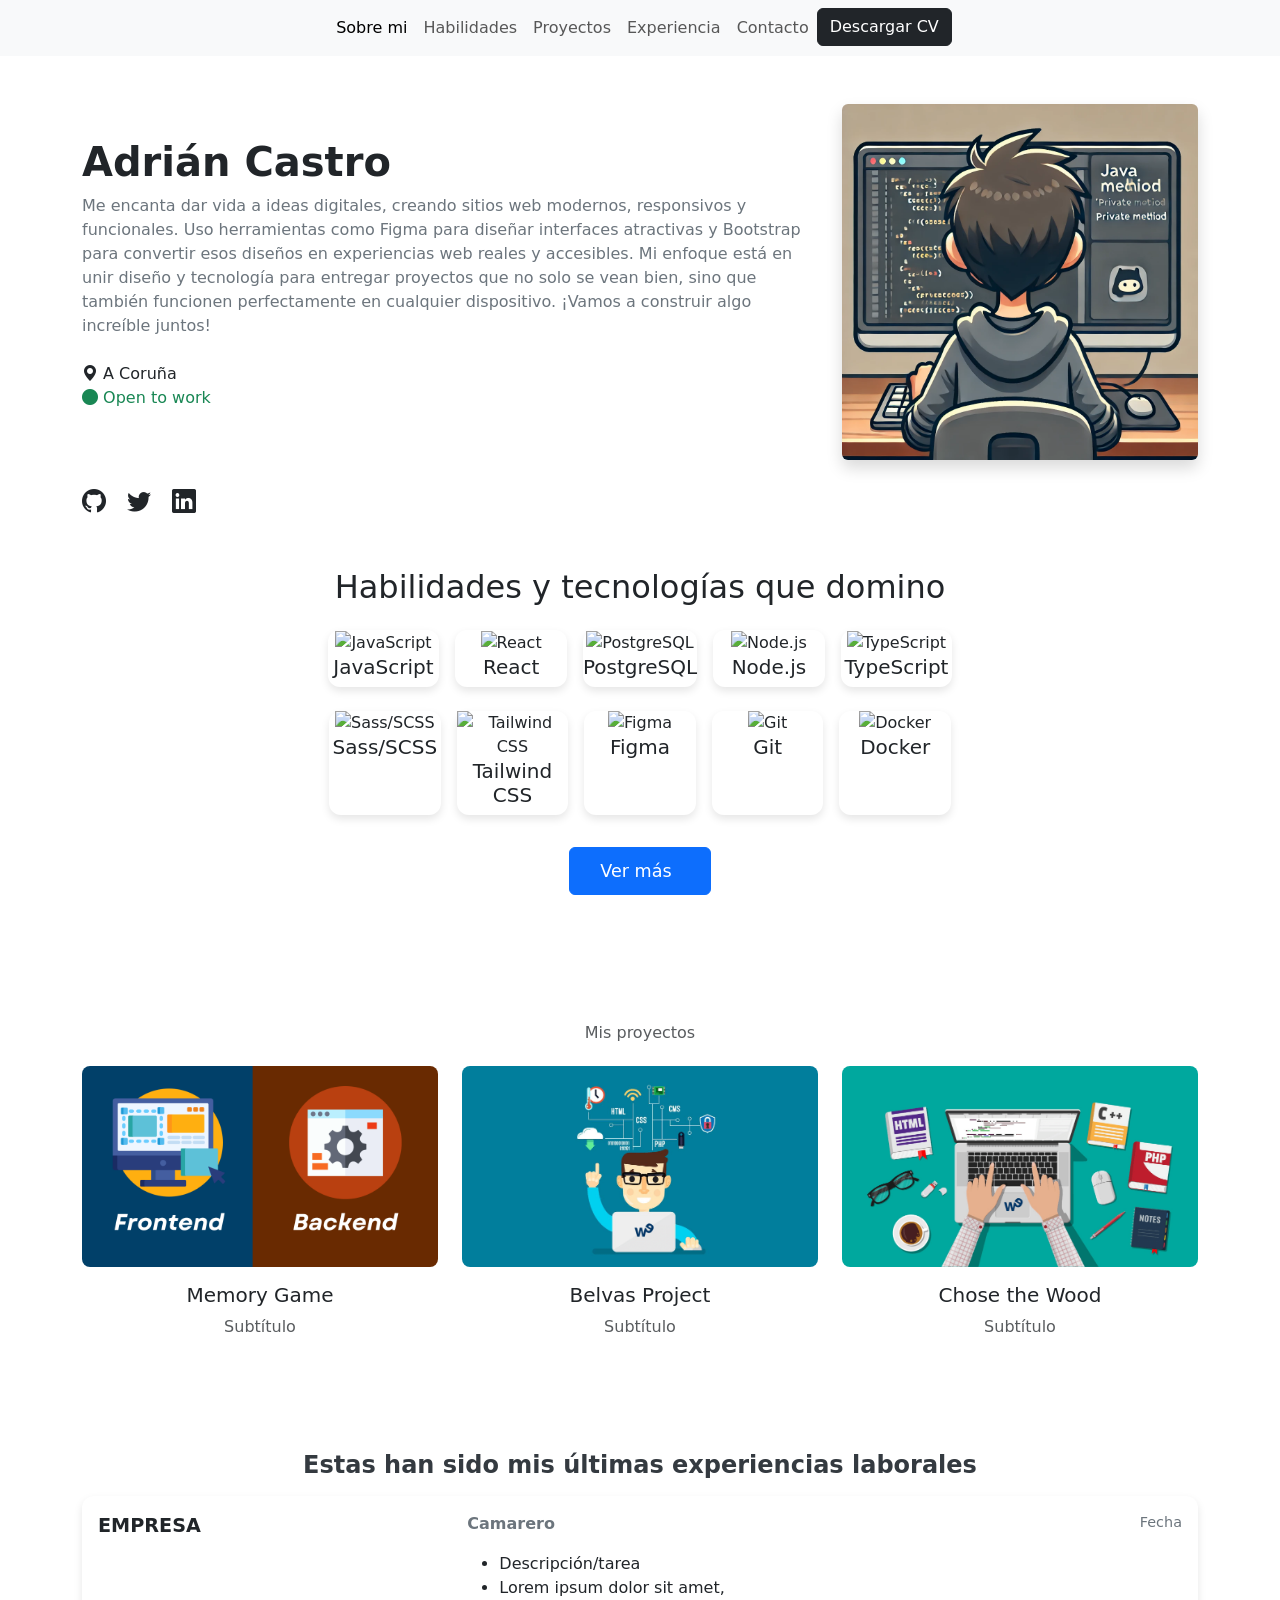
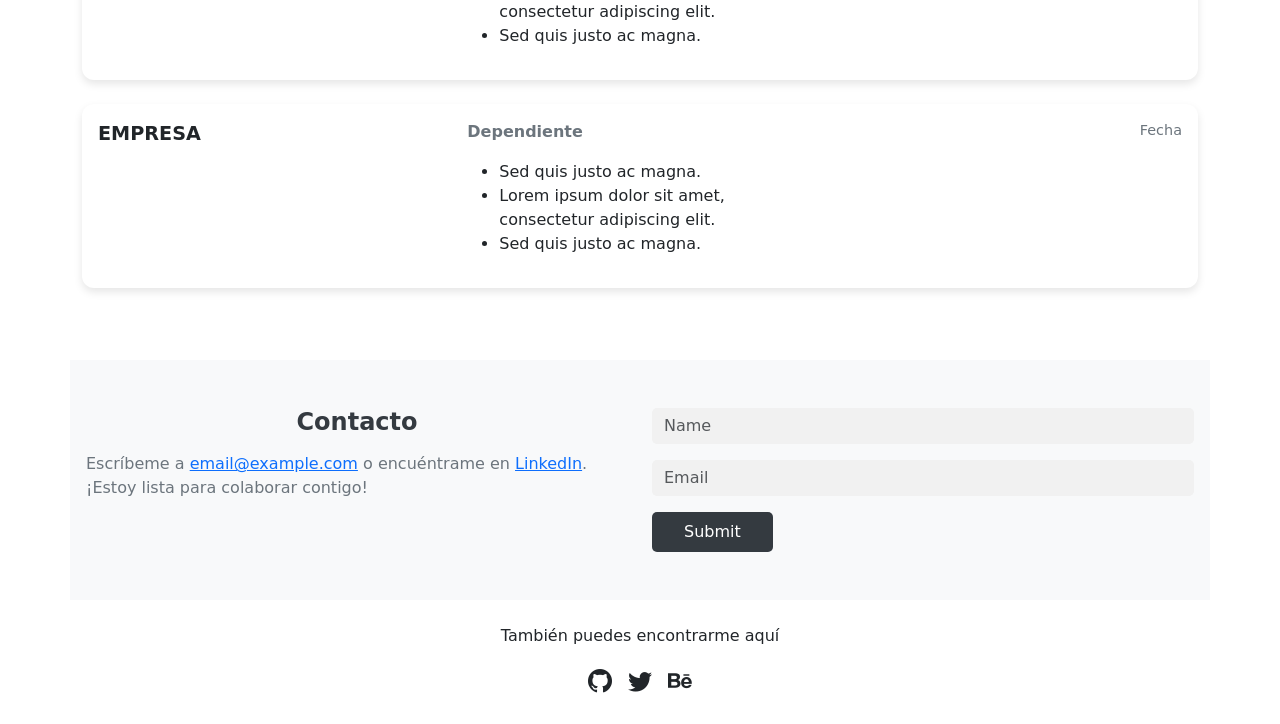
==== html/index.html @ 13ada40a "habilidades metidas con js e ids para el header" ====
<!DOCTYPE html>
<html lang="en">
<head>
    <meta charset="UTF-8">
    <meta name="viewport" content="width=device-width, initial-scale=1.0">
    <link href="https://cdn.jsdelivr.net/npm/bootstrap@5.3.3/dist/css/bootstrap.min.css" rel="stylesheet" integrity="sha384-QWTKZyjpPEjISv5WaRU9OFeRpok6YctnYmDr5pNlyT2bRjXh0JMhjY6hW+ALEwIH" crossorigin="anonymous">
    <link href="https://cdn.jsdelivr.net/npm/bootstrap-icons/font/bootstrap-icons.css" rel="stylesheet">
    <link rel="stylesheet" href="../css/index.css">
</head>
    <title>Portafolio Adrián Castro Beiro</title>
</head>
<body>
  
    <header>
      <nav class="navbar navbar-expand-lg navbar-light bg-light">
        <div class="container">
          <button class="navbar-toggler mx-auto" type="button" data-bs-toggle="collapse" data-bs-target="#navbarNav" aria-controls="navbarNav" aria-expanded="false" aria-label="Toggle navigation">
            <span class="navbar-toggler-icon"></span>
          </button>
          <div class="collapse navbar-collapse justify-content-center" id="navbarNav">
            <ul class="navbar-nav">
              <li class="nav-item">
                <a class="nav-link active" href="#sobremi">Sobre mi</a>
              </li>
              <li class="nav-item">
                <a class="nav-link" href="#habilidades">Habilidades</a>
              </li>
              <li class="nav-item">
                <a class="nav-link" href="#proyectos">Proyectos</a>
              </li>
              <li class="nav-item">
                <a class="nav-link" href="#experiencia">Experiencia</a>
              </li>
              <li class="nav-item">
                <a class="nav-link" href="#contacto">Contacto</a>
              </li>

              <li class="nav-item">
                <a type="button" class="btn btn-dark" href="../curriculum/Curriculum .pdf" dowload="curriculum.pdf" target="_blank">Descargar CV</a>
              </li>

            </ul>
          </div>
        </div>
      </nav>
      
      </nav>
      
    </header>

    <main>
        <article id="sobremi" class="container mt-5">
            <div class="row align-items-center">
              <div class="col-md-8">
                <h1 class="fw-bold">Adrián Castro</h1>
                <p class="text-secondary">
                  Me encanta dar vida a ideas digitales, creando sitios web modernos, responsivos y funcionales.
                  Uso herramientas como Figma para diseñar interfaces atractivas y Bootstrap para convertir esos diseños en experiencias web reales y accesibles.
                  Mi enfoque está en unir diseño y tecnología para entregar proyectos que no solo se vean bien, sino que también funcionen perfectamente en cualquier dispositivo.
                  ¡Vamos a construir algo increíble juntos!
                </p>
                <p class="mt-4">
                  <i class="bi bi-geo-alt-fill"></i> A Coruña <br>
                  <span class="text-success"><i class="bi bi-circle-fill"></i> Open to work</span>
                </p>
              </div>
              <div class="col-md-4 text-center">
                <img src="../img/fotogithub.jpg" alt="Laura González" class="img-fluid rounded shadow">
              </div>
            </div>
            <div class="row mt-4">
              <div class="col text-start">
                <i class="bi bi-github fs-4 me-3"></i>
                <i class="bi bi-twitter fs-4 me-3"></i>
                <i class="bi bi-linkedin fs-4"></i>
              </div>
            </div>
          </article>
    </main>
    <article id="habilidades" class="container py-5">
      <h2 class="text-center mb-4">Habilidades y tecnologías que domino</h2>

      <!-- Primera fila (visible) -->
      <div class="skills-row">
        <div class="skill-card">
          <img src="https://cdn.jsdelivr.net/gh/devicons/devicon/icons/javascript/javascript-original.svg" alt="JavaScript" />
          <h5>JavaScript</h5>
        </div>
        <div class="skill-card">
          <img src="https://cdn.jsdelivr.net/gh/devicons/devicon/icons/react/react-original.svg" alt="React" />
          <h5>React</h5>
        </div>
        <div class="skill-card">
          <img src="https://cdn.jsdelivr.net/gh/devicons/devicon/icons/postgresql/postgresql-original.svg" alt="PostgreSQL" />
          <h5>PostgreSQL</h5>
        </div>
        <div class="skill-card">
          <img src="https://cdn.jsdelivr.net/gh/devicons/devicon/icons/nodejs/nodejs-original.svg" alt="Node.js" />
          <h5>Node.js</h5>
        </div>
        <div class="skill-card">
          <img src="https://cdn.jsdelivr.net/gh/devicons/devicon/icons/typescript/typescript-original.svg" alt="TypeScript" />
          <h5>TypeScript</h5>
        </div>
      </div>

      <!-- Segunda fila (visible) -->
      <div class="skills-row">
        <div class="skill-card">
          <img src="https://cdn.jsdelivr.net/gh/devicons/devicon/icons/sass/sass-original.svg" alt="Sass/SCSS" />
          <h5>Sass/SCSS</h5>
        </div>
        <div class="skill-card">
          <img src="https://cdn.jsdelivr.net/gh/devicons/devicon/icons/tailwindcss/tailwindcss-plain.svg" alt="Tailwind CSS" />
          <h5>Tailwind CSS</h5>
        </div>
        <div class="skill-card">
          <img src="https://cdn.jsdelivr.net/gh/devicons/devicon/icons/figma/figma-original.svg" alt="Figma" />
          <h5>Figma</h5>
        </div>
        <div class="skill-card">
          <img src="https://cdn.jsdelivr.net/gh/devicons/devicon/icons/git/git-original.svg" alt="Git" />
          <h5>Git</h5>
        </div>
        <div class="skill-card">
          <img src="https://cdn.jsdelivr.net/gh/devicons/devicon/icons/docker/docker-original.svg" alt="Docker" />
          <h5>Docker</h5>
        </div>
      </div>

      <!-- Tercera fila (oculta) -->
      <div class="skills-row hidden-row">
        <div class="skill-card">
          <img src="https://cdn.jsdelivr.net/gh/devicons/devicon/icons/python/python-original.svg" alt="Python" />
          <h5>Python</h5>
        </div>
        <div class="skill-card">
          <img src="https://cdn.jsdelivr.net/gh/devicons/devicon/icons/django/django-plain.svg" alt="Django" />
          <h5>Django</h5>
        </div>
        <div class="skill-card">
          <img src="https://cdn.jsdelivr.net/gh/devicons/devicon/icons/mongodb/mongodb-original.svg" alt="MongoDB" />
          <h5>MongoDB</h5>
        </div>
        <div class="skill-card">
          <img src="https://cdn.jsdelivr.net/gh/devicons/devicon/icons/redis/redis-original.svg" alt="Redis" />
          <h5>Redis</h5>
        </div>
        <div class="skill-card">
          <img src="https://cdn.jsdelivr.net/gh/devicons/devicon/icons/nginx/nginx-original.svg" alt="Nginx" />
          <h5>Nginx</h5>
        </div>
      </div>

       <!-- Cuarta fila (oculta) -->
       <div class="skills-row hidden-row">
        <div class="skill-card">
          <img src="https://cdn.jsdelivr.net/gh/devicons/devicon/icons/python/python-original.svg" alt="Python" />
          <h5>Python</h5>
        </div>
        <div class="skill-card">
          <img src="https://cdn.jsdelivr.net/gh/devicons/devicon/icons/django/django-plain.svg" alt="Django" />
          <h5>Django</h5>
        </div>
        <div class="skill-card">
          <img src="https://cdn.jsdelivr.net/gh/devicons/devicon/icons/mongodb/mongodb-original.svg" alt="MongoDB" />
          <h5>MongoDB</h5>
        </div>
        <div class="skill-card">
          <img src="https://cdn.jsdelivr.net/gh/devicons/devicon/icons/redis/redis-original.svg" alt="Redis" />
          <h5>Redis</h5>
        </div>
        <div class="skill-card">
          <img src="https://cdn.jsdelivr.net/gh/devicons/devicon/icons/nginx/nginx-original.svg" alt="Nginx" />
          <h5>Nginx</h5>
        </div>
      </div>

       <!-- Quinta fila (oculta) -->
       <div class="skills-row hidden-row">
        <div class="skill-card">
          <img src="https://cdn.jsdelivr.net/gh/devicons/devicon/icons/python/python-original.svg" alt="Python" />
          <h5>Python</h5>
        </div>
        <div class="skill-card">
          <img src="https://cdn.jsdelivr.net/gh/devicons/devicon/icons/django/django-plain.svg" alt="Django" />
          <h5>Django</h5>
        </div>
        <div class="skill-card">
          <img src="https://cdn.jsdelivr.net/gh/devicons/devicon/icons/mongodb/mongodb-original.svg" alt="MongoDB" />
          <h5>MongoDB</h5>
        </div>
        <div class="skill-card">
          <img src="https://cdn.jsdelivr.net/gh/devicons/devicon/icons/redis/redis-original.svg" alt="Redis" />
          <h5>Redis</h5>
        </div>
        <div class="skill-card">
          <img src="https://cdn.jsdelivr.net/gh/devicons/devicon/icons/nginx/nginx-original.svg" alt="Nginx" />
          <h5>Nginx</h5>
        </div>
      </div>

      <!-- Botón -->
      <div class="btn-container">
        <button class="btn btn-primary btn-show-more" id="toggleButton">
          Ver más <i class="fas fa-chevron-down ms-2"></i>
        </button>
      </div>
    </article>

    <article id="proyectos" class="container my-5">
      <div class="text-center mb-4">
        <h6 class="text-muted">Mis proyectos</h6>
      </div>
  

      <div class="row g-4">
        <div class="col-md-4">
          <div class="project-card">
            <img src="../img/proyecto1.png" alt="Proyecto1">
            <h5 class="mt-3">Memory Game</h5>
            <p class="text-muted">Subtítulo</p>
          </div>
        </div>
        <div class="col-md-4">
          <div class="project-card">
            <img src="../img/proyecto2.png" alt="Proyecto2">
            <h5 class="mt-3">Belvas Project</h5>
            <p class="text-muted">Subtítulo</p>
          </div>
        </div>
        <div class="col-md-4">
          <div class="project-card">
            <img src="../img/proyecto3.png" alt="Proyecto3">
            <h5 class="mt-3">Chose the Wood</h5>
            <p class="text-muted">Subtítulo</p>
          </div>
        </div>
      </div>
    </article>

      <article id="experiencia" class="container py-5">
        <h2 class="section-title">Estas han sido mis últimas experiencias laborales</h2>
    
        <aside class="card mb-4">
          <div class="card-body">
            <div class="row">
              <div class="col-md-4">
                <p class="company-title">EMPRESA</p>
              </div>
              <div class="col-md-4">
                <p class="role-title">Camarero</p>
                <ul>
                  <li>Descripción/tarea</li>
                  <li>Lorem ipsum dolor sit amet, consectetur adipiscing elit.</li>
                  <li>Sed quis justo ac magna.</li>
                </ul>
              </div>
              <div class="col-md-4 text-end">
                <p class="date">Fecha</p>
              </div>
            </div>
          </div>
        </aside>
    
        <aside class="card mb-4">
          <div class="card-body">
            <div class="row">
              <div class="col-md-4">
                <p class="company-title">EMPRESA</p>
              </div>
              <div class="col-md-4">
                <p class="role-title">Dependiente</p>
                <ul>
                  <li>Sed quis justo ac magna.</li>
                  <li>Lorem ipsum dolor sit amet, consectetur adipiscing elit.</li>
                  <li>Sed quis justo ac magna.</li>
                </ul>
              </div>
              <div class="col-md-4 text-end">
                <p class="date">Fecha</p>
              </div>
            </div>
          </div>
        </aside>
      </article>

      <div id="contacto" class="container contact-section">
        <div class="row">
          <div class="col-md-6">
            <h2 class="section-title">Contacto</h2>
            <p class="contact-description">
              Escríbeme a <a href="mailto:adriancastrobeiro.com">email@example.com</a> o encuéntrame en 
              <a href="https://linkedin.com/" target="_blank">LinkedIn</a>. ¡Estoy lista para colaborar contigo!
            </p>
          </div>
    
          <div class="col-md-6">
            <form>
              <input type="text" class="form-control" placeholder="Name" required>
              <input type="email" class="form-control" placeholder="Email" required>
              <button type="submit" class="btn submit-btn">Submit</button>
            </form>
          </div>
        </div>
      </div>

      <footer class="text-center py-4">
        <p>También puedes encontrarme aquí</p>
        <div class="d-flex justify-content-center">
          <a href="#" class="mx-2 text-decoration-none">
            <i class="bi bi-github fs-4 text-dark"></i>
          </a>
          <a href="#" class="mx-2 text-decoration-none">
            <i class="bi bi-twitter fs-4 text-dark"></i>
          </a>
          <a href="#" class="mx-2 text-decoration-none">
            <i class="bi bi-behance fs-4 text-dark"></i>
          </a>
        </div>
      </footer>
    <script src="../javaScript/index.js"></script>
    <script src="https://cdn.jsdelivr.net/npm/bootstrap@5.3.3/dist/js/bootstrap.bundle.min.js" integrity="sha384-YvpcrYf0tY3lHB60NNkmXc5s9fDVZLESaAA55NDzOxhy9GkcIdslK1eN7N6jIeHz" crossorigin="anonymous">
    </script>
</body>
</html>
---- css/index.css ----
.iconLanguages {
    width: 64px;
    height: 64px;
  }

  .project-card img {
    width: 100%;
    height: auto;
    border-radius: 8px;
  }
  .project-card {
    text-align: center;
  }
  .card {
    border: none;
    border-radius: 12px;
    box-shadow: 0 4px 8px rgba(0, 0, 0, 0.1);
  }
  .section-title {
    text-align: center;
    font-size: 1.25rem;
    font-weight: bold;
    color: #6c757d;
    margin-bottom: 2rem;
  }
  .company-title {
    font-weight: bold;
    font-size: 1.2rem;
  }
  .role-title {
    font-weight: bold;
    color: #6c757d;
  }
  .date {
    font-size: 0.9rem;
    color: #6c757d;
  }
  .contact-section {
    background-color: #f8f9fa; /* Fondo claro */
    padding: 3rem 1rem;
  }
  .section-title {
    font-size: 1.5rem;
    font-weight: bold;
    color: #343a40;
    margin-bottom: 1rem;
  }
  .contact-description {
    font-size: 1rem;
    color: #6c757d;
  }
  .form-control {
    background-color: #f1f1f1;
    border: none;
    border-radius: 5px;
    margin-bottom: 1rem;
  }
  .submit-btn {
    background-color: #343a40;
    color: white;
    border: none;
    padding: 0.5rem 2rem;
    border-radius: 5px;
    transition: background-color 0.3s ease;
  }
  .submit-btn:hover {
    background-color: #212529;
  }





  .skills-row {
    display: flex;
    justify-content: center;
    gap: 1rem;
    margin-bottom: 1.5rem;
    flex-wrap: wrap;
    
  }

  .skill-card {
    flex: 0 0 10%; /* 5 columnas */
    max-width: 18%;
    transition: transform 0.3s ease;
    text-align: center;
    border: none;
    border-radius: 12px;
    box-shadow: 0 4px 8px rgba(0, 0, 0, 0.1);
  }

  .skill-card img {
    width: 64px;
    height: 64px;
  }

  .skill-card:hover {
    transform: translateY(-5px);
  }

  .hidden-row {
    display: none;
    opacity: 0;
    transition: opacity 0.3s ease;
  }

  .hidden-row.show {
    display: flex;
    opacity: 1;
  }

  .btn-container {
    display: flex;
    justify-content: center;
    margin: 2rem 0;
  }

  .btn-show-more {
    padding: 10px 30px;
    font-size: 1.1rem;
    transition: all 0.3s ease;
  }

  @media (max-width: 992px) {
    .skill-card {
      flex: 0 0 45%; /* 2 columnas en pantallas más pequeñas */
      max-width: 45%;
    }
  }
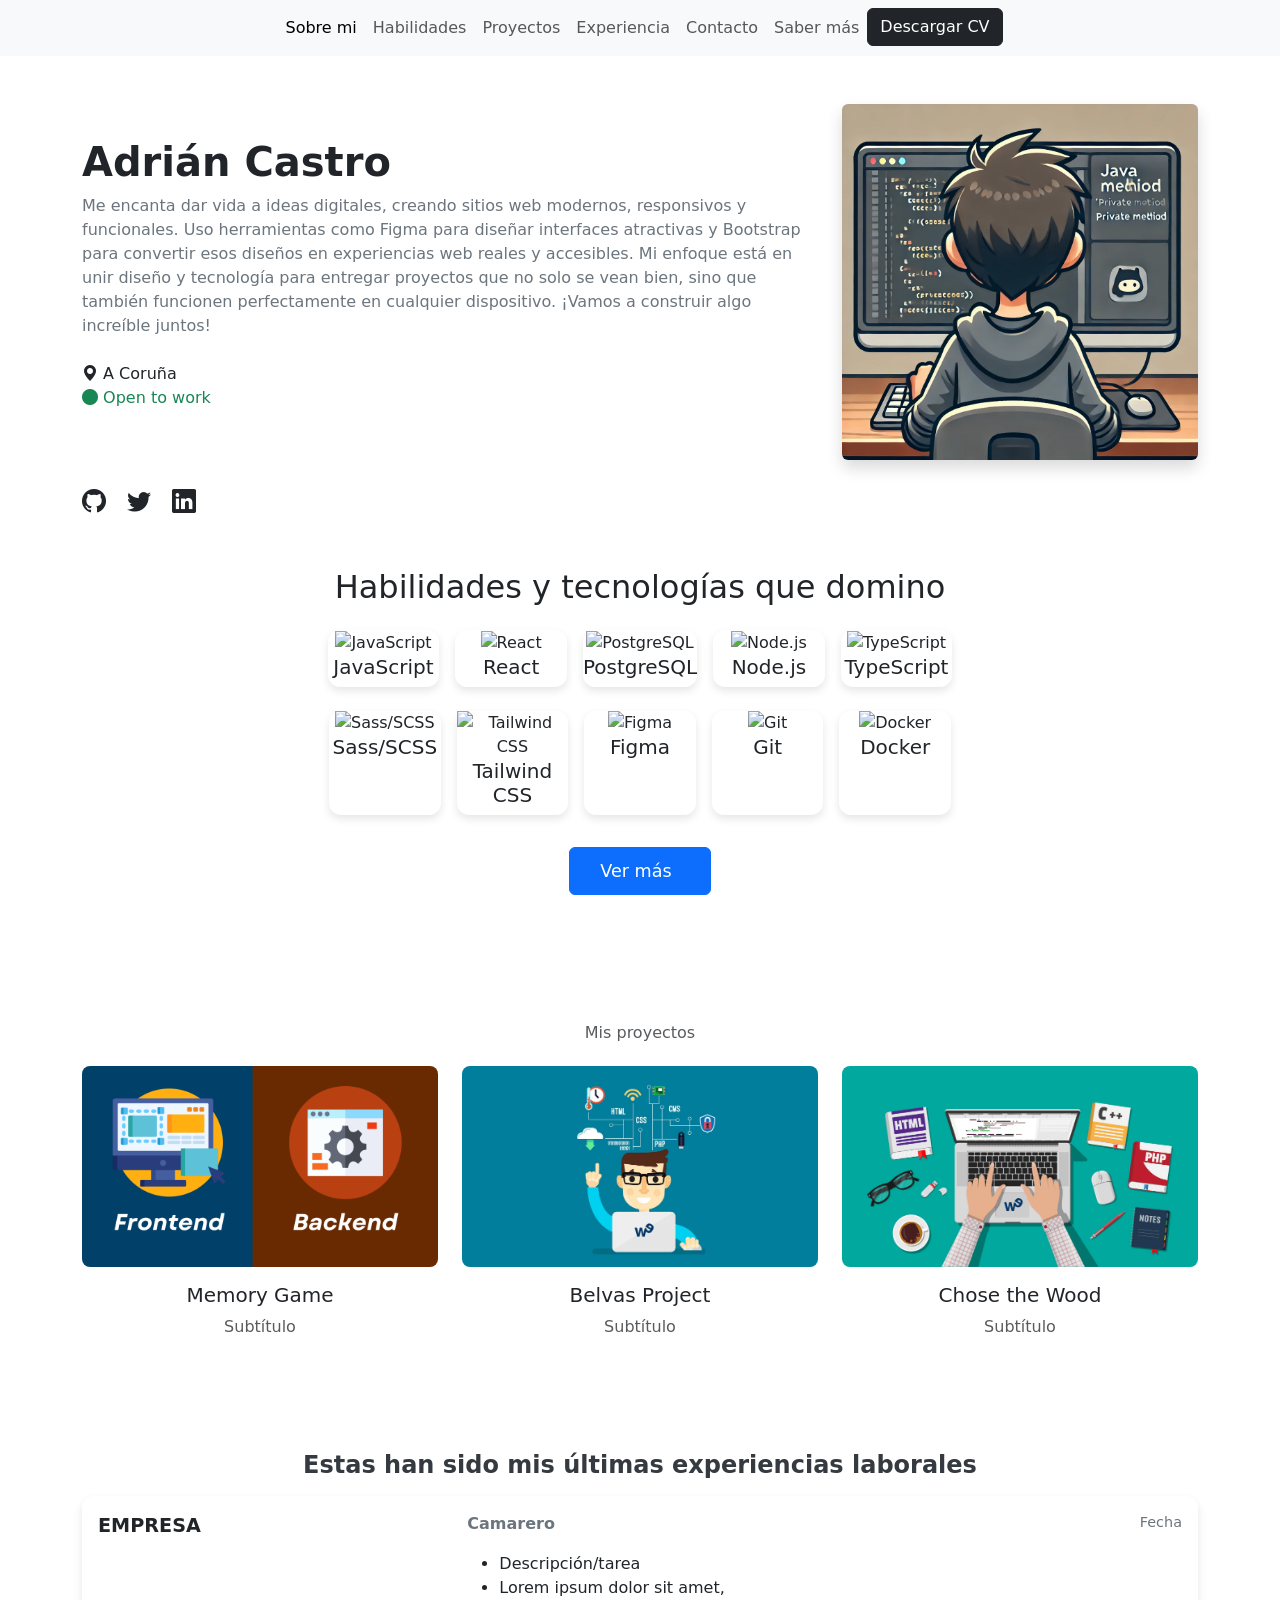
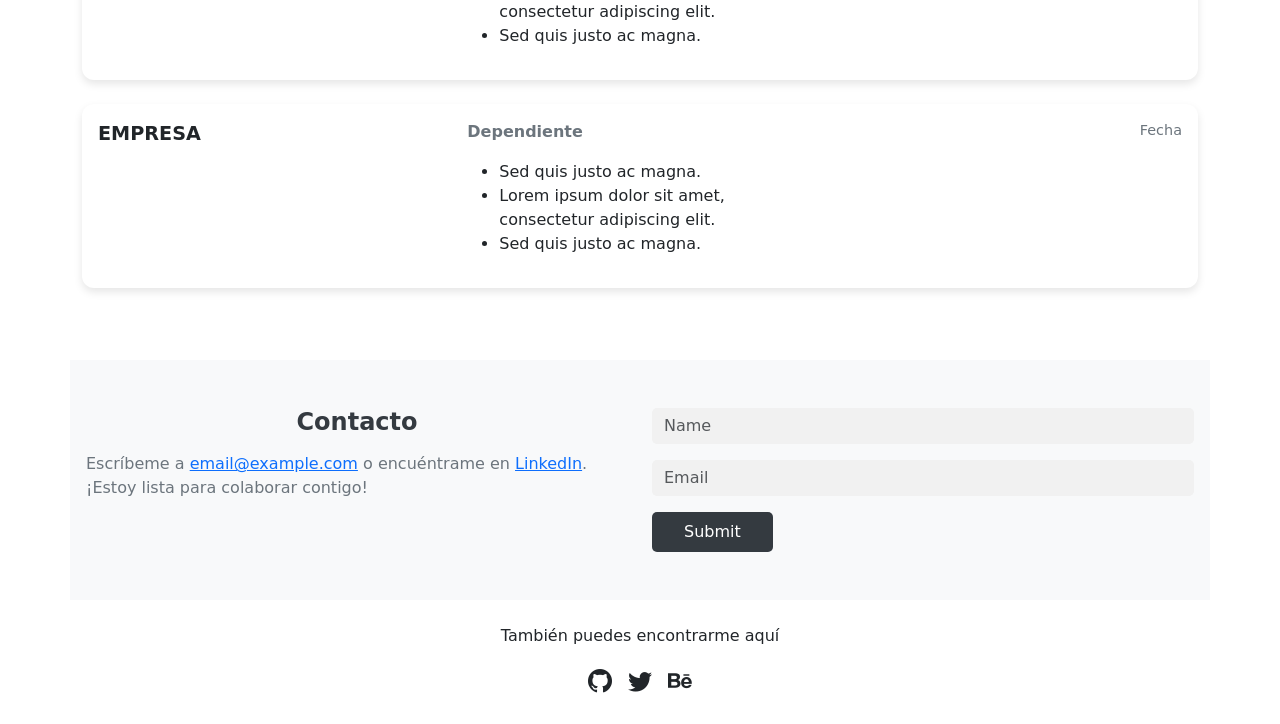
==== commit 77f1b688: "pag de saber mas hecha" ====
--- a/html/index.html
+++ b/html/index.html
@@ -6,7 +6,6 @@
     <link href="https://cdn.jsdelivr.net/npm/bootstrap@5.3.3/dist/css/bootstrap.min.css" rel="stylesheet" integrity="sha384-QWTKZyjpPEjISv5WaRU9OFeRpok6YctnYmDr5pNlyT2bRjXh0JMhjY6hW+ALEwIH" crossorigin="anonymous">
     <link href="https://cdn.jsdelivr.net/npm/bootstrap-icons/font/bootstrap-icons.css" rel="stylesheet">
     <link rel="stylesheet" href="../css/index.css">
-</head>
     <title>Portafolio Adrián Castro Beiro</title>
 </head>
 <body>
@@ -36,14 +35,15 @@
               </li>
 
               <li class="nav-item">
-                <a type="button" class="btn btn-dark" href="../curriculum/Curriculum .pdf" dowload="curriculum.pdf" target="_blank">Descargar CV</a>
-              </li>
-
+                <a class="nav-link" href="./sabermas.html">Saber más</a>
+              </li>
+
+              <li class="nav-item">
+                <a  class="btn btn-dark" href="../curriculum/Curriculum.pdf" target="_blank" download="curriculum.pdf" >Descargar CV</a>
+              </li>
             </ul>
           </div>
         </div>
-      </nav>
-      
       </nav>
       
     </header>
@@ -77,6 +77,7 @@
             </div>
           </article>
     </main>
+    
     <article id="habilidades" class="container py-5">
       <h2 class="text-center mb-4">Habilidades y tecnologías que domino</h2>
 
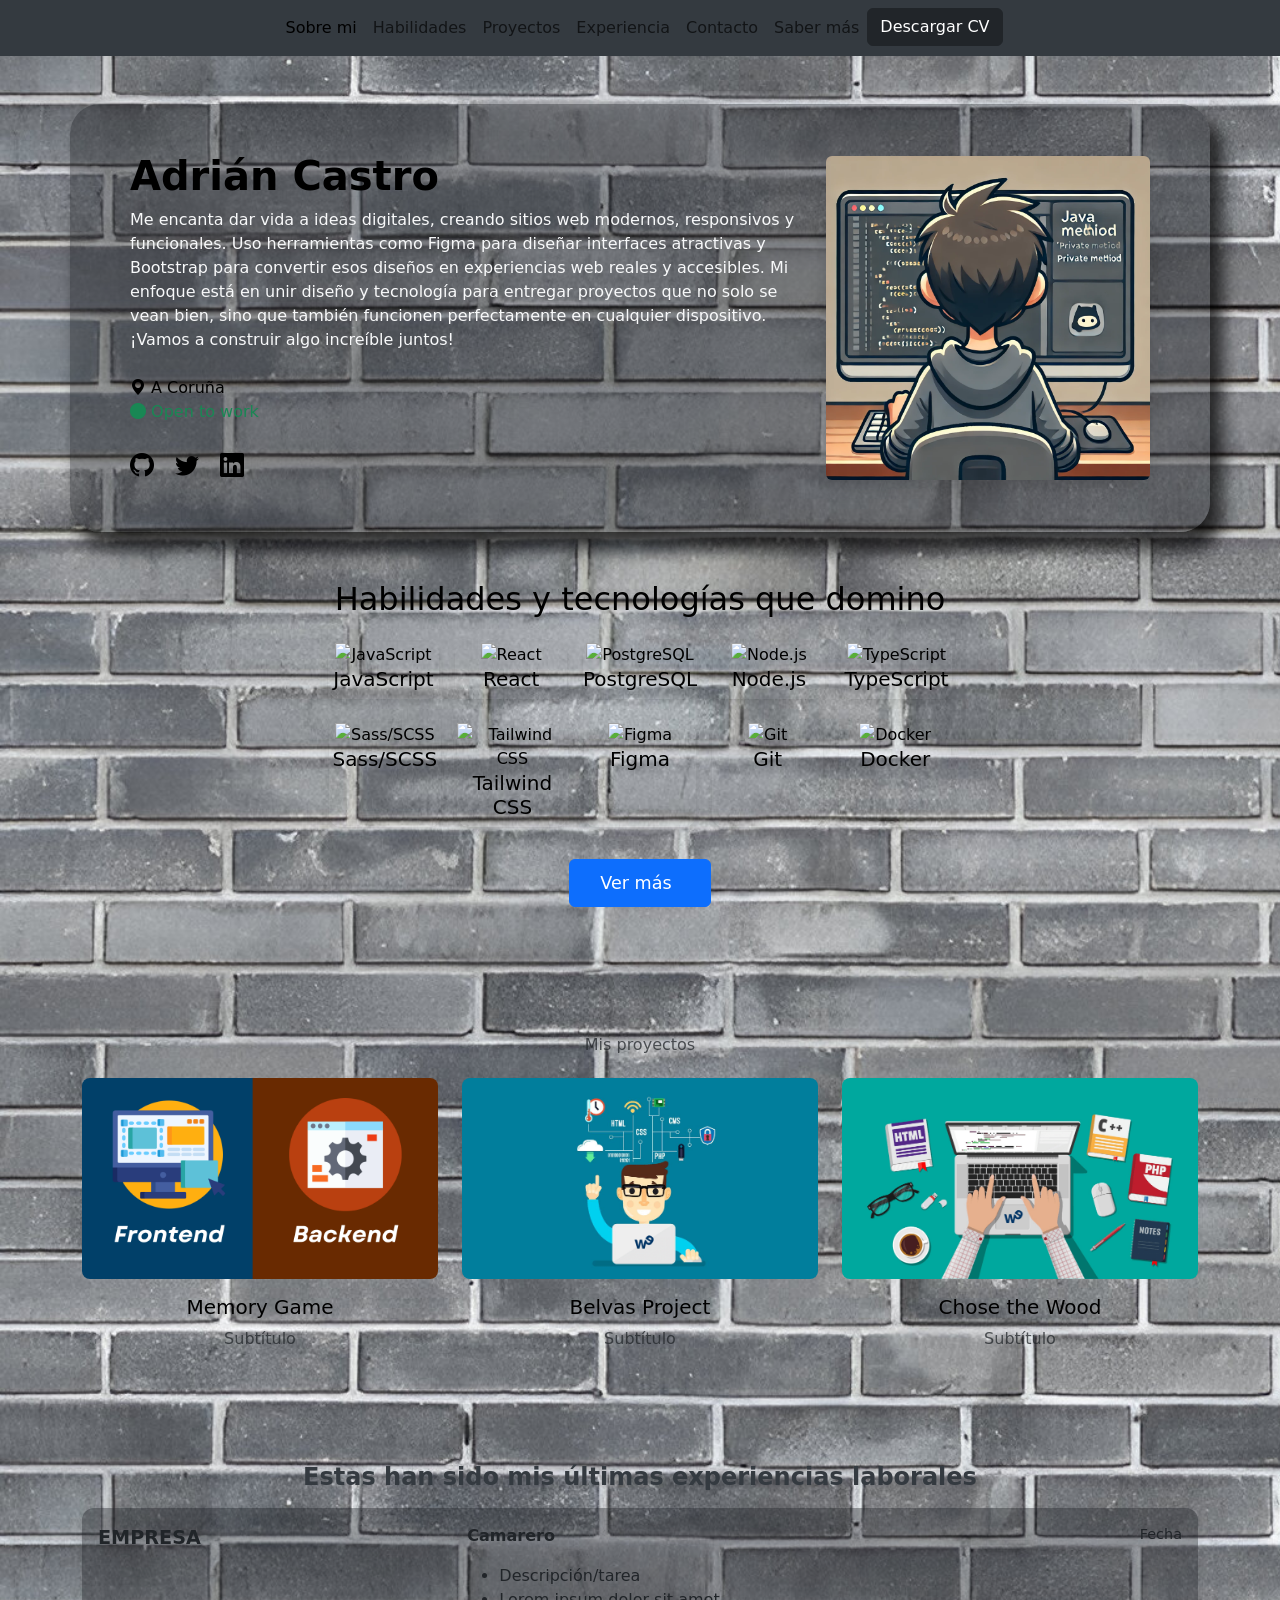
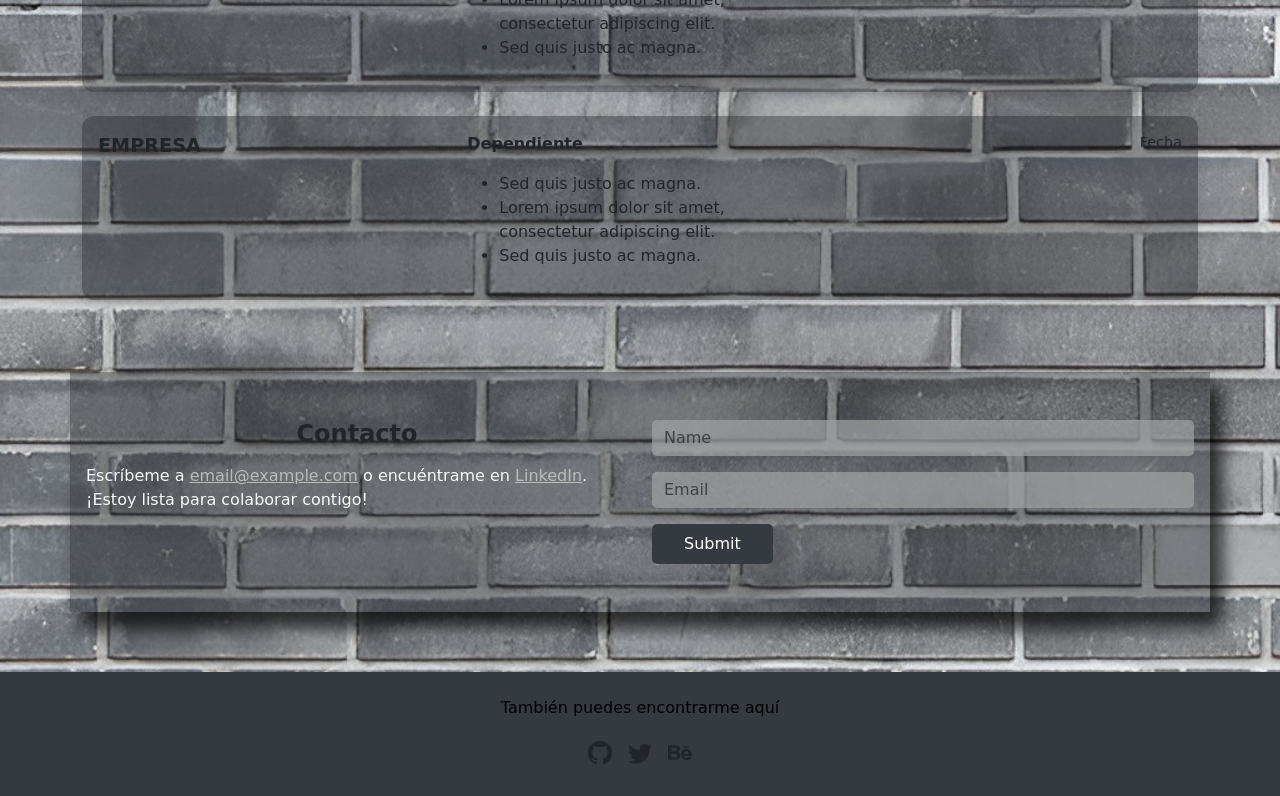
==== commit d0cf4393: "añadiendo estilos" ====
--- a/html/index.html
+++ b/html/index.html
@@ -11,7 +11,7 @@
 <body>
   
     <header>
-      <nav class="navbar navbar-expand-lg navbar-light bg-light">
+      <nav class="navbar navbar-expand-lg ">
         <div class="container">
           <button class="navbar-toggler mx-auto" type="button" data-bs-toggle="collapse" data-bs-target="#navbarNav" aria-controls="navbarNav" aria-expanded="false" aria-label="Toggle navigation">
             <span class="navbar-toggler-icon"></span>
@@ -50,10 +50,10 @@
 
     <main>
         <article id="sobremi" class="container mt-5">
-            <div class="row align-items-center">
+            <div class="row align-items-center p-5">
               <div class="col-md-8">
                 <h1 class="fw-bold">Adrián Castro</h1>
-                <p class="text-secondary">
+                <p class="text-light">
                   Me encanta dar vida a ideas digitales, creando sitios web modernos, responsivos y funcionales.
                   Uso herramientas como Figma para diseñar interfaces atractivas y Bootstrap para convertir esos diseños en experiencias web reales y accesibles.
                   Mi enfoque está en unir diseño y tecnología para entregar proyectos que no solo se vean bien, sino que también funcionen perfectamente en cualquier dispositivo.
@@ -63,16 +63,16 @@
                   <i class="bi bi-geo-alt-fill"></i> A Coruña <br>
                   <span class="text-success"><i class="bi bi-circle-fill"></i> Open to work</span>
                 </p>
+                <div class="row mt-4">
+                  <div class="col text-start">
+                    <i class="bi bi-github fs-4 me-3"></i>
+                    <i class="bi bi-twitter fs-4 me-3"></i>
+                    <i class="bi bi-linkedin fs-4"></i>
+                  </div>
+                </div>
               </div>
               <div class="col-md-4 text-center">
                 <img src="../img/fotogithub.jpg" alt="Laura González" class="img-fluid rounded shadow">
-              </div>
-            </div>
-            <div class="row mt-4">
-              <div class="col text-start">
-                <i class="bi bi-github fs-4 me-3"></i>
-                <i class="bi bi-twitter fs-4 me-3"></i>
-                <i class="bi bi-linkedin fs-4"></i>
               </div>
             </div>
           </article>
@@ -247,10 +247,10 @@
           <div class="card-body">
             <div class="row">
               <div class="col-md-4">
-                <p class="company-title">EMPRESA</p>
+                <p class="company-title text-dark">EMPRESA</p>
               </div>
               <div class="col-md-4">
-                <p class="role-title">Camarero</p>
+                <p class="role-title text-dark">Camarero</p>
                 <ul>
                   <li>Descripción/tarea</li>
                   <li>Lorem ipsum dolor sit amet, consectetur adipiscing elit.</li>
@@ -258,7 +258,7 @@
                 </ul>
               </div>
               <div class="col-md-4 text-end">
-                <p class="date">Fecha</p>
+                <p class="date text-dark">Fecha</p>
               </div>
             </div>
           </div>
@@ -268,10 +268,10 @@
           <div class="card-body">
             <div class="row">
               <div class="col-md-4">
-                <p class="company-title">EMPRESA</p>
+                <p class="company-title text-dark">EMPRESA</p>
               </div>
               <div class="col-md-4">
-                <p class="role-title">Dependiente</p>
+                <p class="role-title text-dark">Dependiente</p>
                 <ul>
                   <li>Sed quis justo ac magna.</li>
                   <li>Lorem ipsum dolor sit amet, consectetur adipiscing elit.</li>
@@ -279,20 +279,20 @@
                 </ul>
               </div>
               <div class="col-md-4 text-end">
-                <p class="date">Fecha</p>
+                <p class="date text-dark">Fecha</p>
               </div>
             </div>
           </div>
         </aside>
       </article>
-
+      <article class="contactos">
       <div id="contacto" class="container contact-section">
         <div class="row">
           <div class="col-md-6">
-            <h2 class="section-title">Contacto</h2>
-            <p class="contact-description">
-              Escríbeme a <a href="mailto:adriancastrobeiro.com">email@example.com</a> o encuéntrame en 
-              <a href="https://linkedin.com/" target="_blank">LinkedIn</a>. ¡Estoy lista para colaborar contigo!
+            <h2 class="section-title text-dark">Contacto</h2>
+            <p class="contact-description text-light">
+              Escríbeme a <a href="mailto:adriancastrobeiro.com" class="enlace">email@example.com</a> o encuéntrame en 
+              <a href="https://linkedin.com/" class="enlace" target="_blank">LinkedIn</a>. ¡Estoy lista para colaborar contigo!
             </p>
           </div>
     
@@ -305,7 +305,7 @@
           </div>
         </div>
       </div>
-
+      </article>
       <footer class="text-center py-4">
         <p>También puedes encontrarme aquí</p>
         <div class="d-flex justify-content-center">
--- a/css/index.css
+++ b/css/index.css
@@ -1,3 +1,42 @@
+body{
+  background-image:url('../img/ladrillos.jpeg');
+  image-rendering: auto;
+  background-repeat: no-repeat;
+  background-size: cover;
+  color: black;
+}
+header{
+  background-color: #343a40;
+}
+footer{
+  background-color: #343a40;
+  margin-top: 60px;
+}
+.card {
+  background-color: rgb(33, 37, 41, 0.4);
+  box-shadow: 11px 16px 17px 2px rgba(0,0,0,0.72);
+-webkit-box-shadow: 11px 16px 17px 2px rgba(0,0,0,0.72);
+-moz-box-shadow: 11px 16px 17px 2px rgba(0,0,0,0.72);
+}
+#contacto{
+  background-color: rgb(33, 37, 41, 0.4);
+  box-shadow: 11px 16px 17px 2px rgba(0,0,0,0.72);
+-webkit-box-shadow: 11px 16px 17px 2px rgba(0,0,0,0.72);
+-moz-box-shadow: 11px 16px 17px 2px rgba(0,0,0,0.72);
+}
+#sobremi{
+  background-color: rgb(33, 37, 41, 0.4);
+  box-shadow: 11px 16px 17px 2px rgba(0,0,0,0.72);
+  border-radius: 30px;
+-webkit-box-shadow: 11px 16px 17px 2px rgba(0,0,0,0.72);
+-moz-box-shadow: 11px 16px 17px 2px rgba(0,0,0,0.72);
+}
+.enlace{
+  color: #bcbbbb;
+}
+.form-control{
+  background-color: rgb(161, 163, 164, 0.7) !important;
+}
 .iconLanguages {
     width: 64px;
     height: 64px;
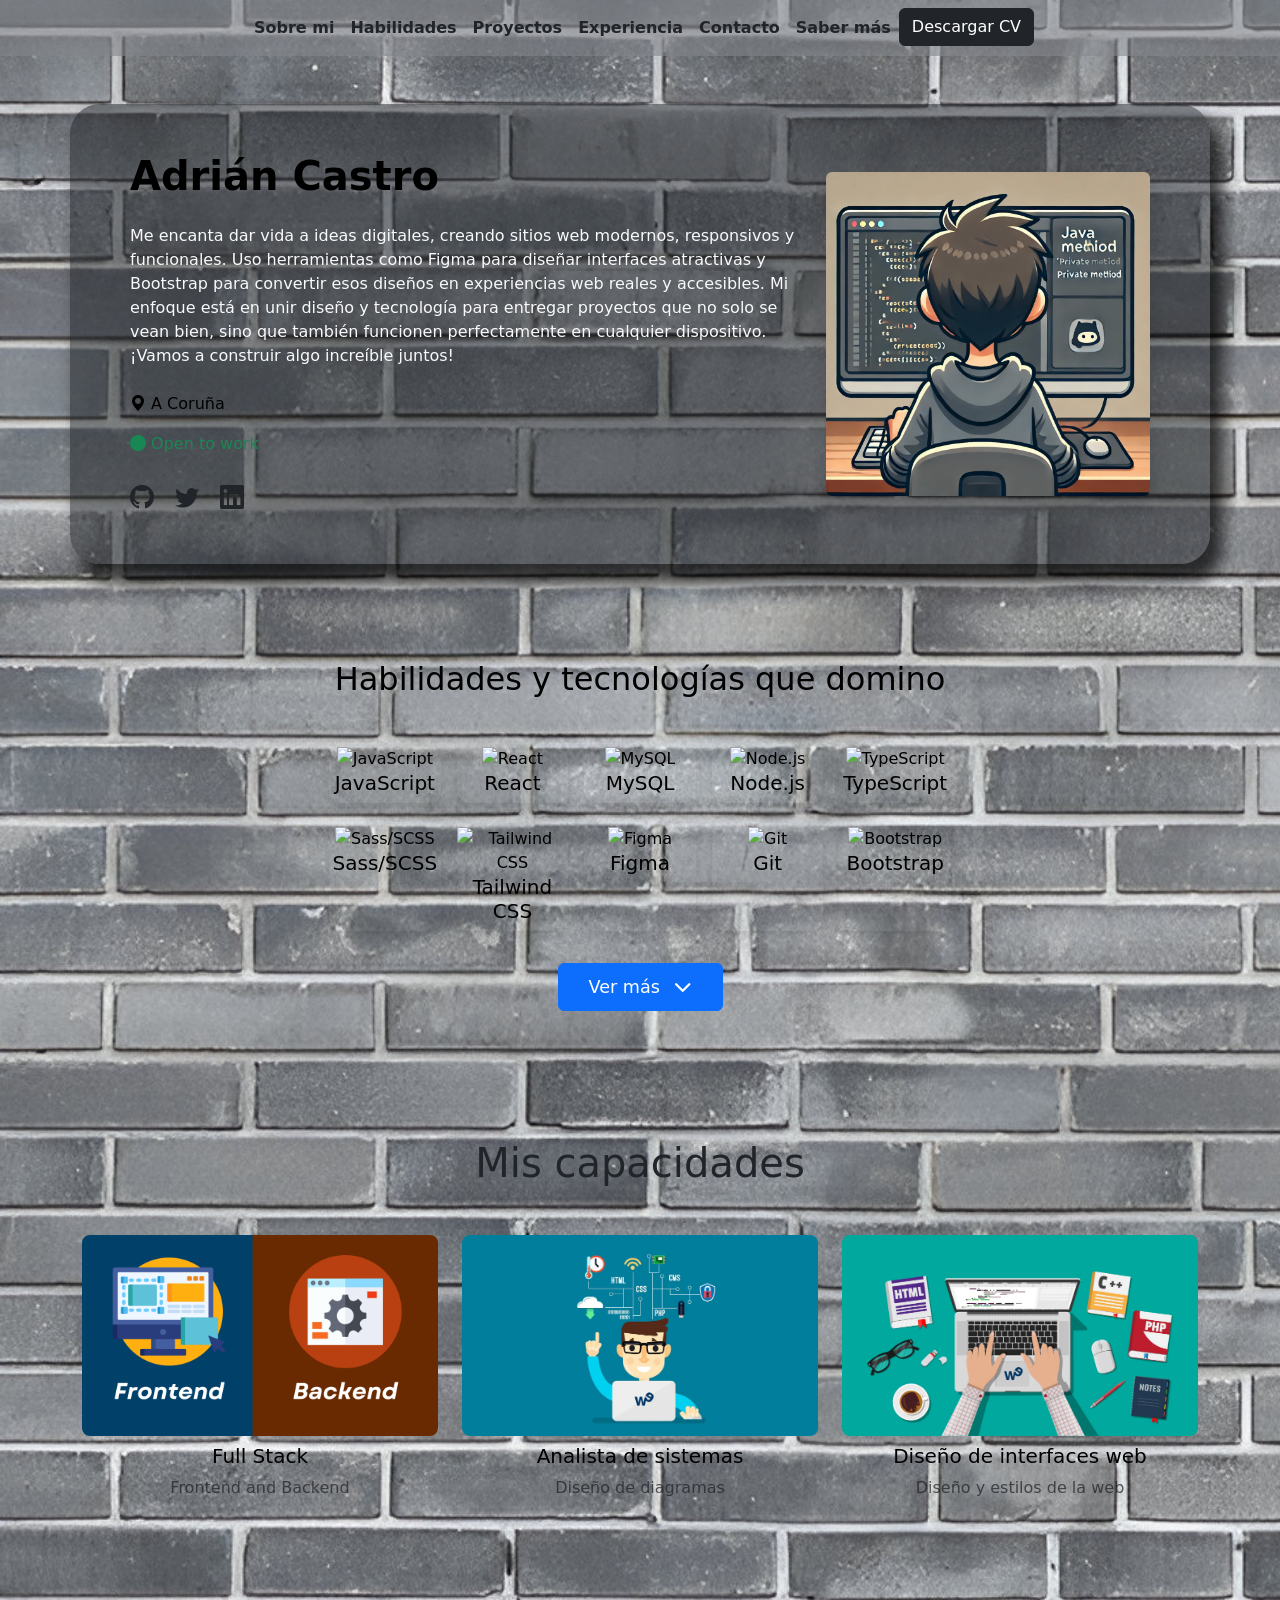
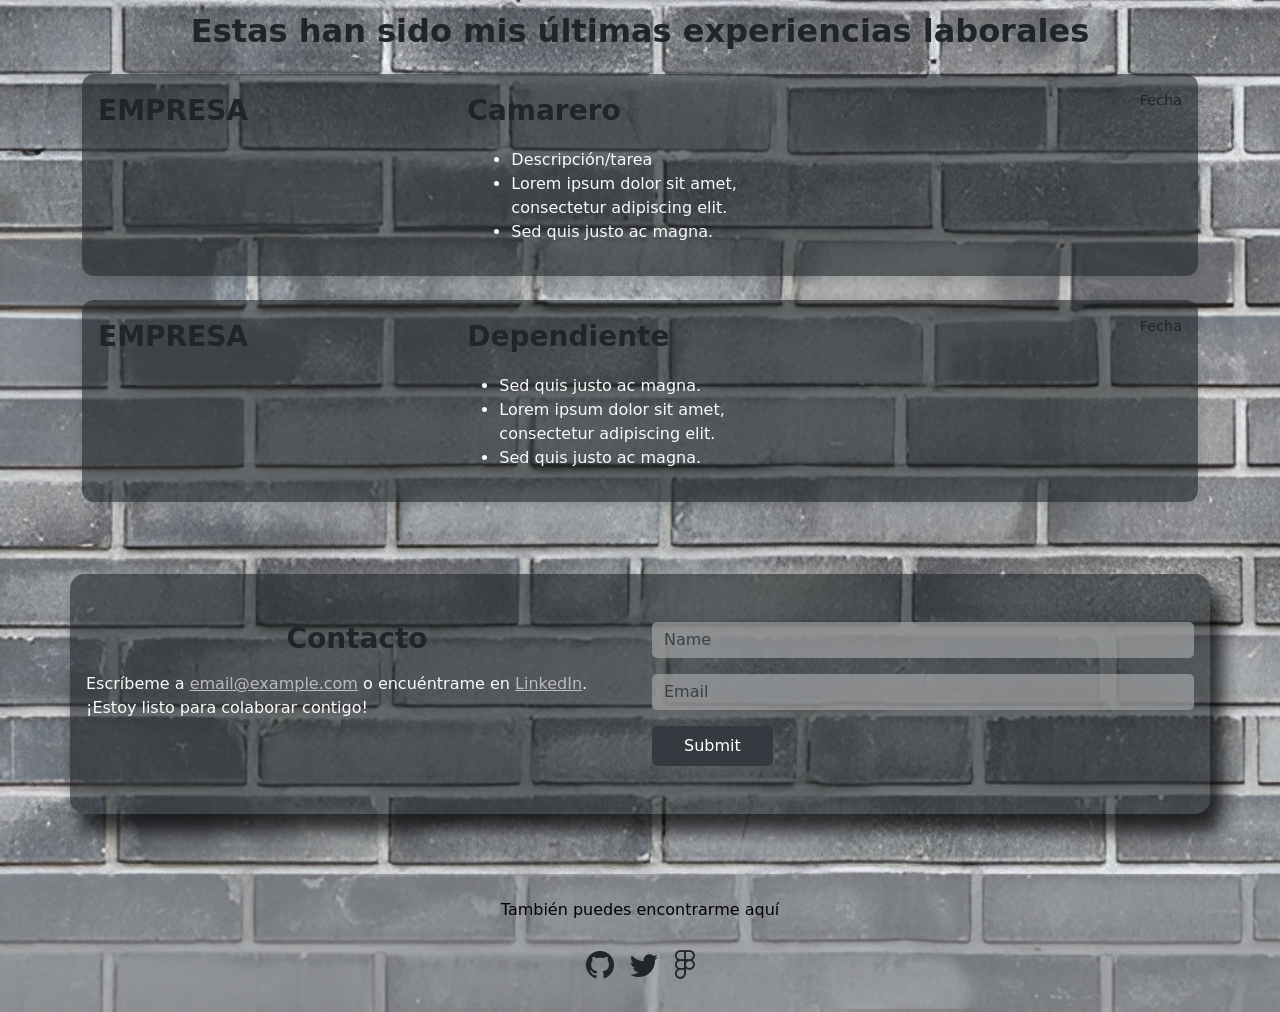
==== commit 8aa81a38: "diseño de la pag principal mejorada" ====
--- a/html/index.html
+++ b/html/index.html
@@ -6,6 +6,8 @@
     <link href="https://cdn.jsdelivr.net/npm/bootstrap@5.3.3/dist/css/bootstrap.min.css" rel="stylesheet" integrity="sha384-QWTKZyjpPEjISv5WaRU9OFeRpok6YctnYmDr5pNlyT2bRjXh0JMhjY6hW+ALEwIH" crossorigin="anonymous">
     <link href="https://cdn.jsdelivr.net/npm/bootstrap-icons/font/bootstrap-icons.css" rel="stylesheet">
     <link rel="stylesheet" href="../css/index.css">
+    <link href="https://cdnjs.cloudflare.com/ajax/libs/font-awesome/6.5.0/css/all.min.css" rel="stylesheet">
+
     <title>Portafolio Adrián Castro Beiro</title>
 </head>
 <body>
@@ -19,23 +21,23 @@
           <div class="collapse navbar-collapse justify-content-center" id="navbarNav">
             <ul class="navbar-nav">
               <li class="nav-item">
-                <a class="nav-link active" href="#sobremi">Sobre mi</a>
-              </li>
-              <li class="nav-item">
-                <a class="nav-link" href="#habilidades">Habilidades</a>
-              </li>
-              <li class="nav-item">
-                <a class="nav-link" href="#proyectos">Proyectos</a>
-              </li>
-              <li class="nav-item">
-                <a class="nav-link" href="#experiencia">Experiencia</a>
-              </li>
-              <li class="nav-item">
-                <a class="nav-link" href="#contacto">Contacto</a>
-              </li>
-
-              <li class="nav-item">
-                <a class="nav-link" href="./sabermas.html">Saber más</a>
+                <a class="nav-link active text-dark fw-bold" href="#sobremi">Sobre mi</a>
+              </li>
+              <li class="nav-item">
+                <a class="nav-link text-dark fw-bold" href="#habilidades" >Habilidades</a>
+              </li>
+              <li class="nav-item">
+                <a class="nav-link text-dark fw-bold" href="#proyectos">Proyectos</a>
+              </li>
+              <li class="nav-item">
+                <a class="nav-link text-dark fw-bold" href="#experiencia">Experiencia</a>
+              </li>
+              <li class="nav-item">
+                <a class="nav-link text-dark fw-bold" href="#contacto">Contacto</a>
+              </li>
+
+              <li class="nav-item">
+                <a class="nav-link text-dark fw-bold" href="./sabermas.html">Saber más</a>
               </li>
 
               <li class="nav-item">
@@ -52,7 +54,7 @@
         <article id="sobremi" class="container mt-5">
             <div class="row align-items-center p-5">
               <div class="col-md-8">
-                <h1 class="fw-bold">Adrián Castro</h1>
+                <h1 class="fw-bold mb-4">Adrián Castro</h1>
                 <p class="text-light">
                   Me encanta dar vida a ideas digitales, creando sitios web modernos, responsivos y funcionales.
                   Uso herramientas como Figma para diseñar interfaces atractivas y Bootstrap para convertir esos diseños en experiencias web reales y accesibles.
@@ -61,13 +63,13 @@
                 </p>
                 <p class="mt-4">
                   <i class="bi bi-geo-alt-fill"></i> A Coruña <br>
-                  <span class="text-success"><i class="bi bi-circle-fill"></i> Open to work</span>
                 </p>
+                <span class="text-success"><i class="bi bi-circle-fill"></i> Open to work</span>
                 <div class="row mt-4">
                   <div class="col text-start">
-                    <i class="bi bi-github fs-4 me-3"></i>
-                    <i class="bi bi-twitter fs-4 me-3"></i>
-                    <i class="bi bi-linkedin fs-4"></i>
+                    <a href="https://github.com/aadrii09" class="text-decoration-none text-dark"><i class="bi bi-github fs-4 me-3"></i></a>
+                    <a href="https://x.com" class="text-decoration-none text-dark"><i class="bi bi-twitter fs-4 me-3"></i></a>
+                    <a href="https://www.linkedin.com/feed/" class="text-decoration-none text-dark"><i class="bi bi-linkedin fs-4"></i></a>
                   </div>
                 </div>
               </div>
@@ -79,10 +81,10 @@
     </main>
     
     <article id="habilidades" class="container py-5">
-      <h2 class="text-center mb-4">Habilidades y tecnologías que domino</h2>
+      <h2 class="text-center mt-5">Habilidades y tecnologías que domino</h2>
 
       <!-- Primera fila (visible) -->
-      <div class="skills-row">
+      <div class="skills-row mt-5">
         <div class="skill-card">
           <img src="https://cdn.jsdelivr.net/gh/devicons/devicon/icons/javascript/javascript-original.svg" alt="JavaScript" />
           <h5>JavaScript</h5>
@@ -92,8 +94,8 @@
           <h5>React</h5>
         </div>
         <div class="skill-card">
-          <img src="https://cdn.jsdelivr.net/gh/devicons/devicon/icons/postgresql/postgresql-original.svg" alt="PostgreSQL" />
-          <h5>PostgreSQL</h5>
+          <img src="https://cdn.jsdelivr.net/gh/devicons/devicon/icons/mysql/mysql-original.svg" alt="MySQL" />
+          <h5>MySQL</h5>
         </div>
         <div class="skill-card">
           <img src="https://cdn.jsdelivr.net/gh/devicons/devicon/icons/nodejs/nodejs-original.svg" alt="Node.js" />
@@ -112,7 +114,7 @@
           <h5>Sass/SCSS</h5>
         </div>
         <div class="skill-card">
-          <img src="https://cdn.jsdelivr.net/gh/devicons/devicon/icons/tailwindcss/tailwindcss-plain.svg" alt="Tailwind CSS" />
+          <img src="https://cdn.jsdelivr.net/gh/devicons/devicon/icons/tailwindcss/tailwindcss-original.svg" alt="Tailwind CSS" />
           <h5>Tailwind CSS</h5>
         </div>
         <div class="skill-card">
@@ -124,8 +126,8 @@
           <h5>Git</h5>
         </div>
         <div class="skill-card">
-          <img src="https://cdn.jsdelivr.net/gh/devicons/devicon/icons/docker/docker-original.svg" alt="Docker" />
-          <h5>Docker</h5>
+          <img src="https://cdn.jsdelivr.net/gh/devicons/devicon/icons/bootstrap/bootstrap-original.svg" alt="Bootstrap" />
+          <h5>Bootstrap</h5>
         </div>
       </div>
 
@@ -136,68 +138,68 @@
           <h5>Python</h5>
         </div>
         <div class="skill-card">
-          <img src="https://cdn.jsdelivr.net/gh/devicons/devicon/icons/django/django-plain.svg" alt="Django" />
-          <h5>Django</h5>
-        </div>
-        <div class="skill-card">
-          <img src="https://cdn.jsdelivr.net/gh/devicons/devicon/icons/mongodb/mongodb-original.svg" alt="MongoDB" />
-          <h5>MongoDB</h5>
-        </div>
-        <div class="skill-card">
-          <img src="https://cdn.jsdelivr.net/gh/devicons/devicon/icons/redis/redis-original.svg" alt="Redis" />
-          <h5>Redis</h5>
-        </div>
-        <div class="skill-card">
-          <img src="https://cdn.jsdelivr.net/gh/devicons/devicon/icons/nginx/nginx-original.svg" alt="Nginx" />
-          <h5>Nginx</h5>
+          <img src="https://icongr.am/devicon/doctrine-original.svg?size=128&color=currentColor" alt="Django" />
+          <h5>Doctrine</h5>
+        </div>
+        <div class="skill-card">
+          <img src="https://cdn.jsdelivr.net/gh/devicons/devicon/icons/symfony/symfony-original.svg" alt="Symfony" />
+          <h5>Symfony</h5>
+        </div>
+        <div class="skill-card">
+          <img src="https://cdn.jsdelivr.net/gh/devicons/devicon/icons/php/php-original.svg" alt="PHP" />
+          <h5>PHP</h5>
+        </div>
+        <div class="skill-card">
+          <img src="https://cdn.jsdelivr.net/gh/devicons/devicon/icons/linux/linux-original.svg" alt="Linux" />
+          <h5>Linux</h5>
         </div>
       </div>
 
        <!-- Cuarta fila (oculta) -->
        <div class="skills-row hidden-row">
         <div class="skill-card">
-          <img src="https://cdn.jsdelivr.net/gh/devicons/devicon/icons/python/python-original.svg" alt="Python" />
-          <h5>Python</h5>
-        </div>
-        <div class="skill-card">
-          <img src="https://cdn.jsdelivr.net/gh/devicons/devicon/icons/django/django-plain.svg" alt="Django" />
-          <h5>Django</h5>
-        </div>
-        <div class="skill-card">
-          <img src="https://cdn.jsdelivr.net/gh/devicons/devicon/icons/mongodb/mongodb-original.svg" alt="MongoDB" />
-          <h5>MongoDB</h5>
-        </div>
-        <div class="skill-card">
-          <img src="https://cdn.jsdelivr.net/gh/devicons/devicon/icons/redis/redis-original.svg" alt="Redis" />
-          <h5>Redis</h5>
-        </div>
-        <div class="skill-card">
-          <img src="https://cdn.jsdelivr.net/gh/devicons/devicon/icons/nginx/nginx-original.svg" alt="Nginx" />
-          <h5>Nginx</h5>
+          <img src="https://cdn.jsdelivr.net/gh/devicons/devicon/icons/java/java-original.svg" alt="Java" />
+          <h5>Java</h5>
+        </div>
+        <div class="skill-card">
+          <img src="https://cdn.jsdelivr.net/gh/devicons/devicon/icons/css3/css3-original.svg" alt="Css" />
+          <h5>Css</h5>
+        </div>
+        <div class="skill-card">
+          <img src="https://cdn.jsdelivr.net/gh/devicons/devicon/icons/html5/html5-original.svg" alt="HTML" />
+          <h5>HTML</h5>
+        </div>
+        <div class="skill-card">
+          <img src="https://cdn.jsdelivr.net/gh/devicons/devicon/icons/spring/spring-original.svg" alt="Sprinºg" />
+          <h5>Spring</h5>
+        </div>
+        <div class="skill-card">
+          <img src="https://img.icons8.com/?size=100&id=iWpVsSkAqPpZ&format=png&color=000000" alt="thymeleaf" />
+          <h5>Thymeleaf</h5>
         </div>
       </div>
 
        <!-- Quinta fila (oculta) -->
        <div class="skills-row hidden-row">
         <div class="skill-card">
-          <img src="https://cdn.jsdelivr.net/gh/devicons/devicon/icons/python/python-original.svg" alt="Python" />
-          <h5>Python</h5>
-        </div>
-        <div class="skill-card">
-          <img src="https://cdn.jsdelivr.net/gh/devicons/devicon/icons/django/django-plain.svg" alt="Django" />
-          <h5>Django</h5>
-        </div>
-        <div class="skill-card">
-          <img src="https://cdn.jsdelivr.net/gh/devicons/devicon/icons/mongodb/mongodb-original.svg" alt="MongoDB" />
-          <h5>MongoDB</h5>
-        </div>
-        <div class="skill-card">
-          <img src="https://cdn.jsdelivr.net/gh/devicons/devicon/icons/redis/redis-original.svg" alt="Redis" />
-          <h5>Redis</h5>
-        </div>
-        <div class="skill-card">
-          <img src="https://cdn.jsdelivr.net/gh/devicons/devicon/icons/nginx/nginx-original.svg" alt="Nginx" />
-          <h5>Nginx</h5>
+          <img src="https://img.icons8.com/?size=100&id=9OGIyU8hrxW5&format=png&color=000000" alt="VisualCode" />
+          <h5>Visual Code</h5>
+        </div>
+        <div class="skill-card">
+          <img src="https://img.icons8.com/?size=100&id=61466&format=png&color=000000" alt="Intelli idea" />
+          <h5>Intelli IDEA</h5>
+        </div>
+        <div class="skill-card">
+          <img src="https://img.icons8.com/?size=100&id=w1uD6vtDitjr&format=png&color=000000" alt="EclipseIDE" />
+          <h5>Eclipse IDE</h5>
+        </div>
+        <div class="skill-card">
+          <img src="https://img.icons8.com/?size=100&id=4djt356tq8UO&format=png&color=000000" alt="ApacheNetBeans" />
+          <h5>Apache NetBeans</h5>
+        </div>
+        <div class="skill-card">
+          <img src="https://img.icons8.com/?size=100&id=117121&format=png&color=000000" alt="PyCharm"/>
+          <h5>PyCharm</h5>
         </div>
       </div>
 
@@ -210,8 +212,8 @@
     </article>
 
     <article id="proyectos" class="container my-5">
-      <div class="text-center mb-4">
-        <h6 class="text-muted">Mis proyectos</h6>
+      <div class="text-center mb-4 ">
+        <h6 class="text-dark fs-1 mb-5">Mis capacidades</h6>
       </div>
   
 
@@ -219,42 +221,43 @@
         <div class="col-md-4">
           <div class="project-card">
             <img src="../img/proyecto1.png" alt="Proyecto1">
-            <h5 class="mt-3">Memory Game</h5>
-            <p class="text-muted">Subtítulo</p>
+            <h5 class="mt-2">Full Stack</h5>
+            <p class="text-muted">Frontend and Backend</p>
           </div>
         </div>
         <div class="col-md-4">
           <div class="project-card">
             <img src="../img/proyecto2.png" alt="Proyecto2">
-            <h5 class="mt-3">Belvas Project</h5>
-            <p class="text-muted">Subtítulo</p>
+            <h5 class="mt-2">Analista de sistemas</h5>
+            <p class="text-muted">Diseño de diagramas</p>
           </div>
         </div>
         <div class="col-md-4">
           <div class="project-card">
             <img src="../img/proyecto3.png" alt="Proyecto3">
-            <h5 class="mt-3">Chose the Wood</h5>
-            <p class="text-muted">Subtítulo</p>
+            <h5 class="mt-2">Diseño de interfaces web</h5>
+            <p class="text-muted">Diseño y estilos de la web</p>
           </div>
         </div>
       </div>
     </article>
 
       <article id="experiencia" class="container py-5">
-        <h2 class="section-title">Estas han sido mis últimas experiencias laborales</h2>
+        <h2 class="section-title text-dark fs-2 mb-4">Estas han sido mis últimas experiencias laborales</h2>
     
         <aside class="card mb-4">
           <div class="card-body">
             <div class="row">
               <div class="col-md-4">
-                <p class="company-title text-dark">EMPRESA</p>
+                <p class="company-title text-dark fs-3">EMPRESA</p>
               </div>
               <div class="col-md-4">
-                <p class="role-title text-dark">Camarero</p>
+                <p class="role-title text-dark fs-3">Camarero</p>
                 <ul>
-                  <li>Descripción/tarea</li>
-                  <li>Lorem ipsum dolor sit amet, consectetur adipiscing elit.</li>
-                  <li>Sed quis justo ac magna.</li>
+                <article id="proyectos" class="container  fs-6">
+                  <li class="text-light">Descripción/tarea</li>
+                  <li class="text-light">Lorem ipsum dolor sit amet, consectetur adipiscing elit.</li>
+                  <li class="text-light">Sed quis justo ac magna.</li>
                 </ul>
               </div>
               <div class="col-md-4 text-end">
@@ -268,14 +271,14 @@
           <div class="card-body">
             <div class="row">
               <div class="col-md-4">
-                <p class="company-title text-dark">EMPRESA</p>
+                <p class="company-title text-dark fs-3">EMPRESA</p>
               </div>
               <div class="col-md-4">
-                <p class="role-title text-dark">Dependiente</p>
+                <p class="role-title text-dark fs-3">Dependiente</p>
                 <ul>
-                  <li>Sed quis justo ac magna.</li>
-                  <li>Lorem ipsum dolor sit amet, consectetur adipiscing elit.</li>
-                  <li>Sed quis justo ac magna.</li>
+                  <li class="text-light">Sed quis justo ac magna.</li>
+                  <li class="text-light">Lorem ipsum dolor sit amet, consectetur adipiscing elit.</li>
+                  <li class="text-light">Sed quis justo ac magna.</li>
                 </ul>
               </div>
               <div class="col-md-4 text-end">
@@ -289,10 +292,10 @@
       <div id="contacto" class="container contact-section">
         <div class="row">
           <div class="col-md-6">
-            <h2 class="section-title text-dark">Contacto</h2>
+            <h2 class="section-title text-dark fs-3">Contacto</h2>
             <p class="contact-description text-light">
               Escríbeme a <a href="mailto:adriancastrobeiro.com" class="enlace">email@example.com</a> o encuéntrame en 
-              <a href="https://linkedin.com/" class="enlace" target="_blank">LinkedIn</a>. ¡Estoy lista para colaborar contigo!
+              <a href="https://linkedin.com/" class="enlace" target="_blank">LinkedIn</a>. ¡Estoy listo para colaborar contigo!
             </p>
           </div>
     
@@ -308,15 +311,15 @@
       </article>
       <footer class="text-center py-4">
         <p>También puedes encontrarme aquí</p>
-        <div class="d-flex justify-content-center">
-          <a href="#" class="mx-2 text-decoration-none">
-            <i class="bi bi-github fs-4 text-dark"></i>
+        <div class="d-flex justify-content-center align-items-center mt-4">
+          <a href="https://github.com/aadrii09" class="mx-2 text-decoration-none">
+            <i class="bi bi-github fs-3 text-dark"></i>
           </a>
-          <a href="#" class="mx-2 text-decoration-none">
-            <i class="bi bi-twitter fs-4 text-dark"></i>
+          <a href="https://x.com" class="mx-2 text-decoration-none">
+            <i class="bi bi-twitter fs-3 text-dark"></i>
           </a>
-          <a href="#" class="mx-2 text-decoration-none">
-            <i class="bi bi-behance fs-4 text-dark"></i>
+          <a href="https://www.figma.com/" class="mx-2 text-decoration-none">
+            <i class="fa-brands fa-figma fs-3 text-dark"></i>
           </a>
         </div>
       </footer>
--- a/css/index.css
+++ b/css/index.css
@@ -6,26 +6,27 @@
   color: black;
 }
 header{
-  background-color: #343a40;
+  background-color: rgba(132, 136, 140, 0.6);
 }
 footer{
-  background-color: #343a40;
+  background-color: rgba(132, 136, 140, 0.6);
   margin-top: 60px;
 }
 .card {
-  background-color: rgb(33, 37, 41, 0.4);
+  background-color: rgb(33, 37, 41, 0.6);
   box-shadow: 11px 16px 17px 2px rgba(0,0,0,0.72);
 -webkit-box-shadow: 11px 16px 17px 2px rgba(0,0,0,0.72);
 -moz-box-shadow: 11px 16px 17px 2px rgba(0,0,0,0.72);
 }
 #contacto{
-  background-color: rgb(33, 37, 41, 0.4);
+  background-color: rgb(33, 37, 41, 0.6);
   box-shadow: 11px 16px 17px 2px rgba(0,0,0,0.72);
 -webkit-box-shadow: 11px 16px 17px 2px rgba(0,0,0,0.72);
 -moz-box-shadow: 11px 16px 17px 2px rgba(0,0,0,0.72);
+border-radius: 15px;
 }
 #sobremi{
-  background-color: rgb(33, 37, 41, 0.4);
+  background-color: rgb(33, 37, 41, 0.5);
   box-shadow: 11px 16px 17px 2px rgba(0,0,0,0.72);
   border-radius: 30px;
 -webkit-box-shadow: 11px 16px 17px 2px rgba(0,0,0,0.72);
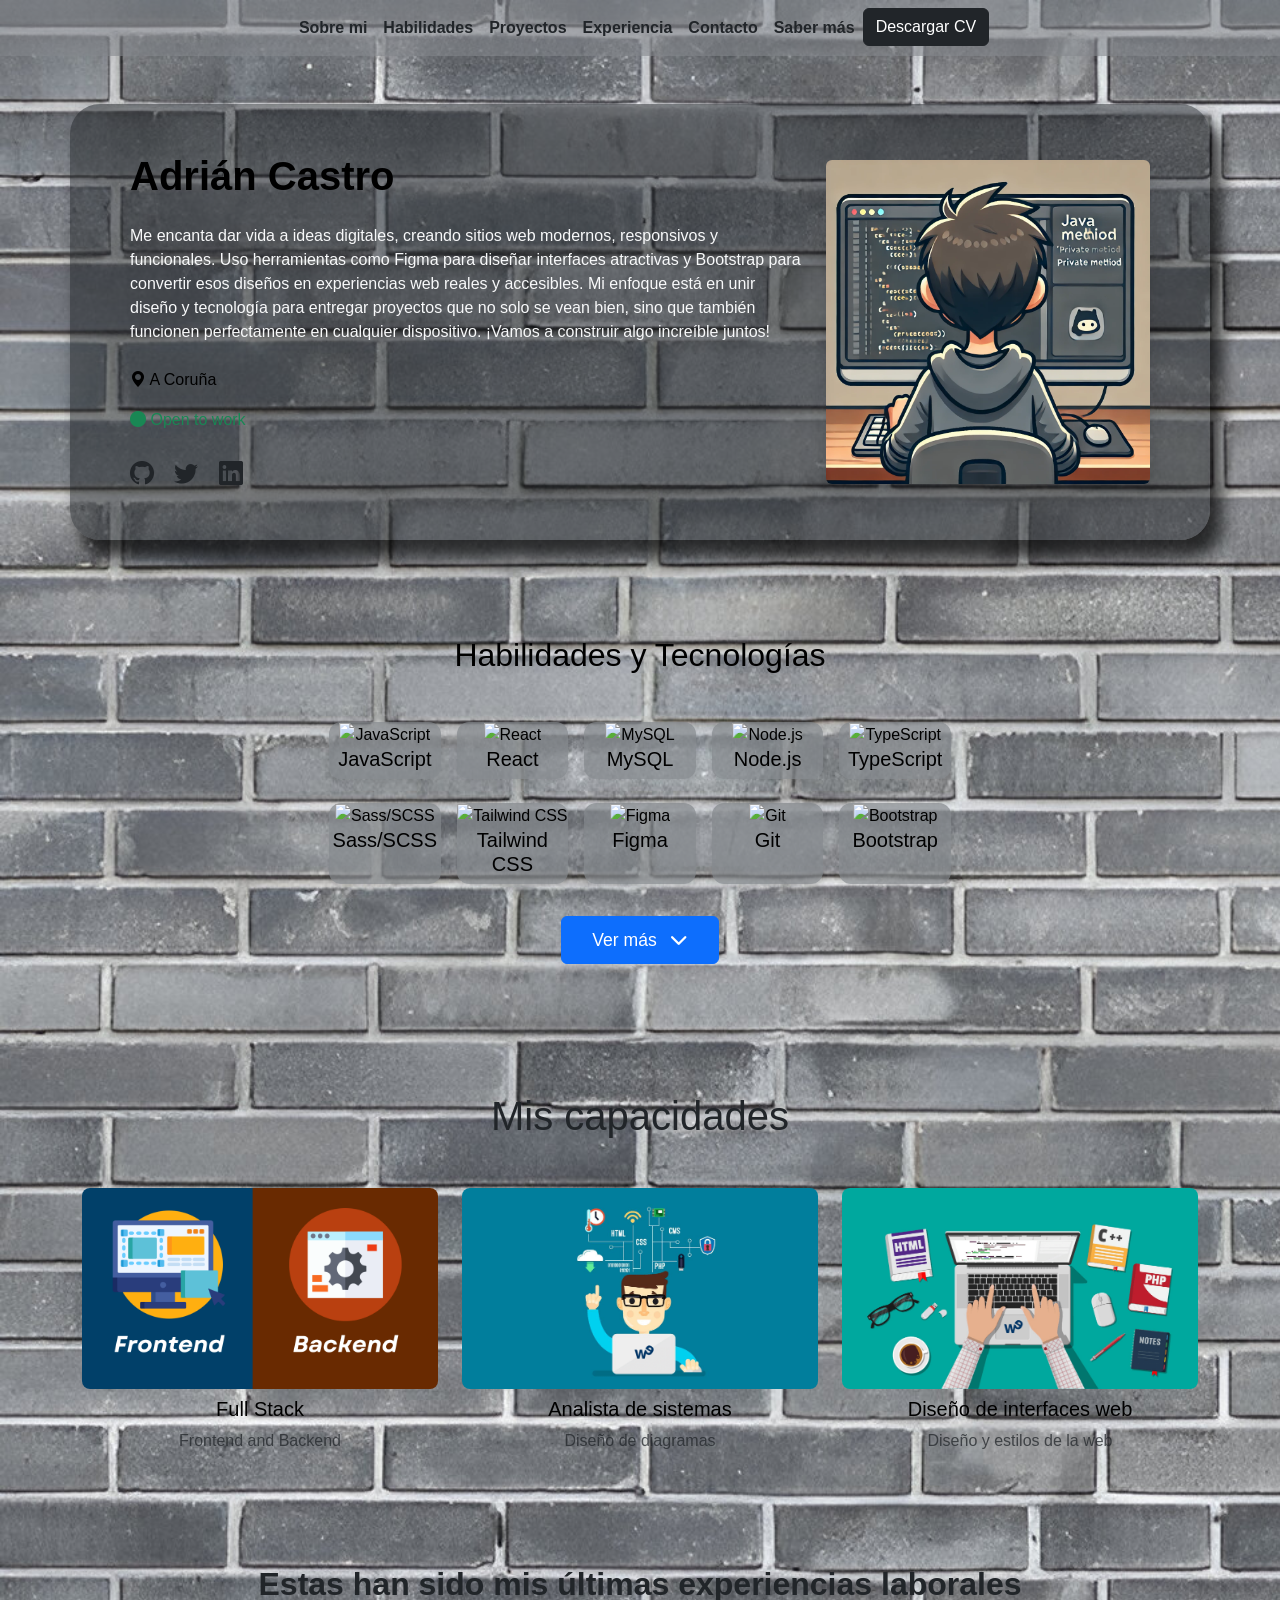
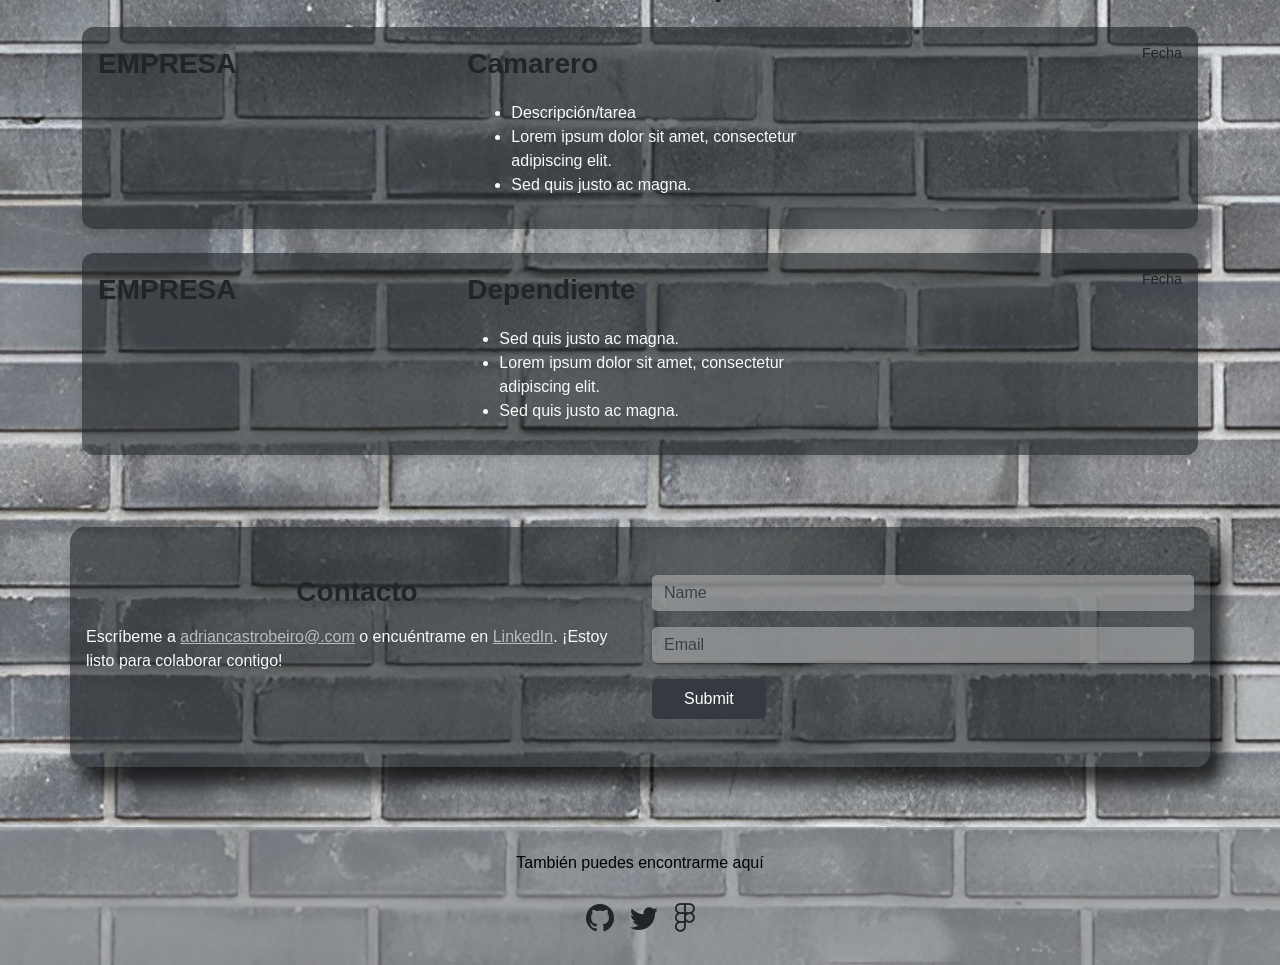
==== commit 149a38f5: "mas estilos implementados" ====
--- a/html/index.html
+++ b/html/index.html
@@ -7,7 +7,6 @@
     <link href="https://cdn.jsdelivr.net/npm/bootstrap-icons/font/bootstrap-icons.css" rel="stylesheet">
     <link rel="stylesheet" href="../css/index.css">
     <link href="https://cdnjs.cloudflare.com/ajax/libs/font-awesome/6.5.0/css/all.min.css" rel="stylesheet">
-
     <title>Portafolio Adrián Castro Beiro</title>
 </head>
 <body>
@@ -81,12 +80,12 @@
     </main>
     
     <article id="habilidades" class="container py-5">
-      <h2 class="text-center mt-5">Habilidades y tecnologías que domino</h2>
+      <h2 class="text-center mt-5">Habilidades y Tecnologías</h2>
 
       <!-- Primera fila (visible) -->
       <div class="skills-row mt-5">
         <div class="skill-card">
-          <img src="https://cdn.jsdelivr.net/gh/devicons/devicon/icons/javascript/javascript-original.svg" alt="JavaScript" />
+          <img src="https://img.icons8.com/?size=100&id=108784&format=png&color=000000" alt="JavaScript" />
           <h5>JavaScript</h5>
         </div>
         <div class="skill-card">
@@ -102,7 +101,7 @@
           <h5>Node.js</h5>
         </div>
         <div class="skill-card">
-          <img src="https://cdn.jsdelivr.net/gh/devicons/devicon/icons/typescript/typescript-original.svg" alt="TypeScript" />
+          <img src="https://img.icons8.com/?size=100&id=uJM6fQYqDaZK&format=png&color=000000" alt="TypeScript" />
           <h5>TypeScript</h5>
         </div>
       </div>
@@ -294,7 +293,7 @@
           <div class="col-md-6">
             <h2 class="section-title text-dark fs-3">Contacto</h2>
             <p class="contact-description text-light">
-              Escríbeme a <a href="mailto:adriancastrobeiro.com" class="enlace">email@example.com</a> o encuéntrame en 
+              Escríbeme a <a href="mailto:adriancastrobeiro.com" class="enlace">adriancastrobeiro@.com</a> o encuéntrame en 
               <a href="https://linkedin.com/" class="enlace" target="_blank">LinkedIn</a>. ¡Estoy listo para colaborar contigo!
             </p>
           </div>
--- a/css/index.css
+++ b/css/index.css
@@ -4,6 +4,7 @@
   background-repeat: no-repeat;
   background-size: cover;
   color: black;
+  font-family: Arial, sans-serif;
 }
 header{
   background-color: rgba(132, 136, 140, 0.6);
@@ -128,6 +129,7 @@
     border: none;
     border-radius: 12px;
     box-shadow: 0 4px 8px rgba(0, 0, 0, 0.1);
+    background-color: rgba(132, 136, 140, 0.7);
   }
 
   .skill-card img {
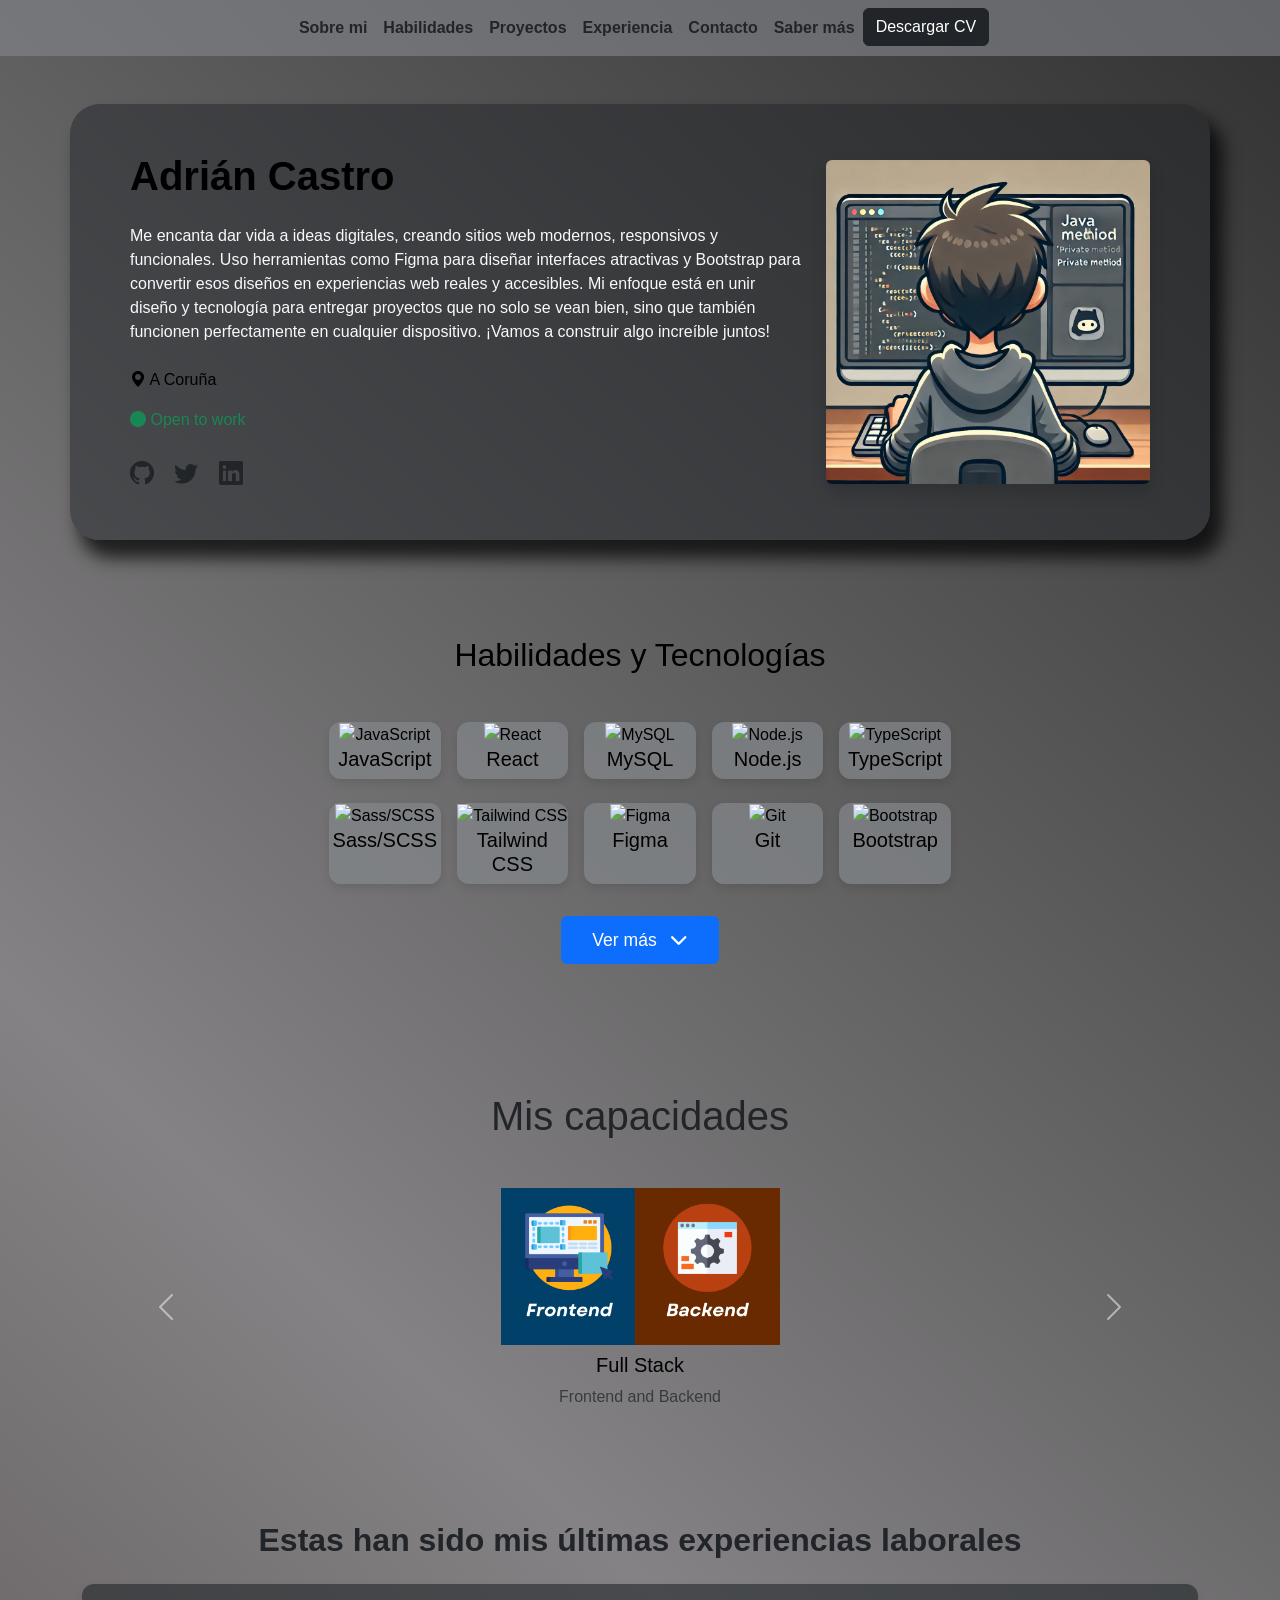
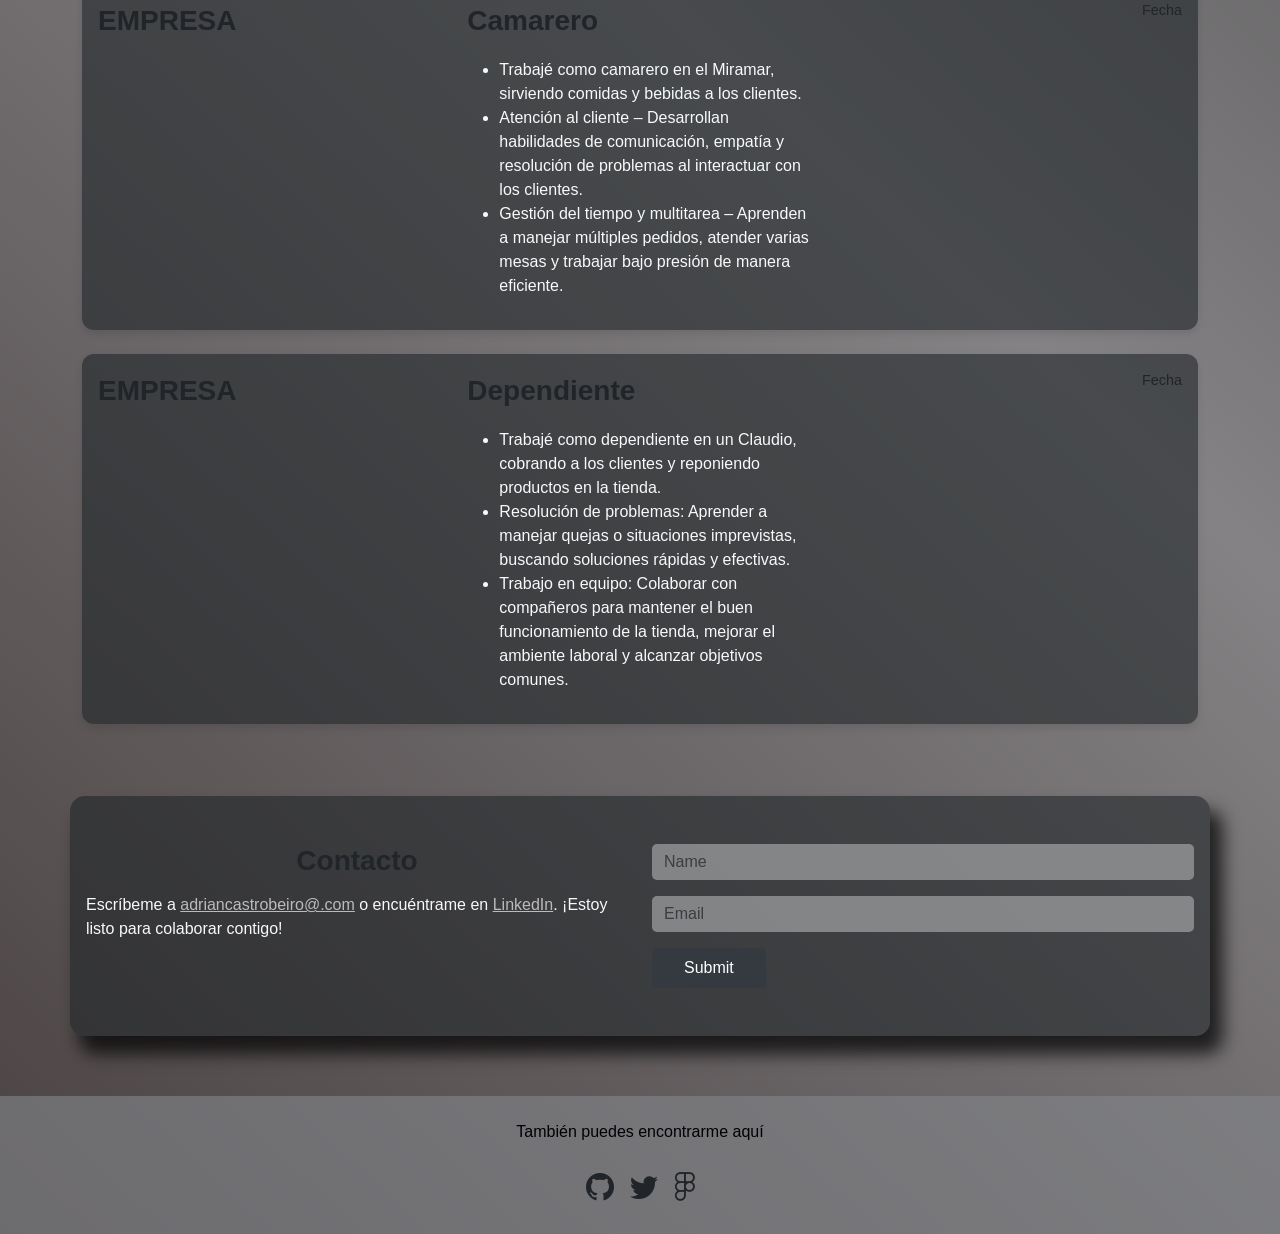
==== commit 5a4c0190: "corrusel agregado y codigo validado" ====
--- a/html/index.html
+++ b/html/index.html
@@ -40,7 +40,7 @@
               </li>
 
               <li class="nav-item">
-                <a  class="btn btn-dark" href="../curriculum/Curriculum.pdf" target="_blank" download="curriculum.pdf" >Descargar CV</a>
+                <a  class="btn btn-dark" href="../curriculum/Curriculum.pdf" target="_blank" download="curriculum.pdf"  data-bs-toggle="tooltip" title="Click here!" >Descargar CV</a>
               </li>
             </ul>
           </div>
@@ -161,15 +161,15 @@
           <h5>Java</h5>
         </div>
         <div class="skill-card">
-          <img src="https://cdn.jsdelivr.net/gh/devicons/devicon/icons/css3/css3-original.svg" alt="Css" />
+          <img src="https://img.icons8.com/?size=100&id=21278&format=png&color=000000" alt="Css" />
           <h5>Css</h5>
         </div>
         <div class="skill-card">
-          <img src="https://cdn.jsdelivr.net/gh/devicons/devicon/icons/html5/html5-original.svg" alt="HTML" />
+          <img src="https://img.icons8.com/?size=100&id=20909&format=png&color=000000" alt="HTML" />
           <h5>HTML</h5>
         </div>
         <div class="skill-card">
-          <img src="https://cdn.jsdelivr.net/gh/devicons/devicon/icons/spring/spring-original.svg" alt="Sprinºg" />
+          <img src="https://img.icons8.com/?size=100&id=90519&format=png&color=000000" alt="Spring" />
           <h5>Spring</h5>
         </div>
         <div class="skill-card">
@@ -210,34 +210,44 @@
       </div>
     </article>
 
-    <article id="proyectos" class="container my-5">
-      <div class="text-center mb-4 ">
+    <article class="container my-5">
+      <div class="text-center mb-4">
         <h6 class="text-dark fs-1 mb-5">Mis capacidades</h6>
       </div>
-  
-
-      <div class="row g-4">
-        <div class="col-md-4">
-          <div class="project-card">
-            <img src="../img/proyecto1.png" alt="Proyecto1">
-            <h5 class="mt-2">Full Stack</h5>
-            <p class="text-muted">Frontend and Backend</p>
-          </div>
-        </div>
-        <div class="col-md-4">
-          <div class="project-card">
-            <img src="../img/proyecto2.png" alt="Proyecto2">
-            <h5 class="mt-2">Analista de sistemas</h5>
-            <p class="text-muted">Diseño de diagramas</p>
-          </div>
-        </div>
-        <div class="col-md-4">
-          <div class="project-card">
-            <img src="../img/proyecto3.png" alt="Proyecto3">
-            <h5 class="mt-2">Diseño de interfaces web</h5>
-            <p class="text-muted">Diseño y estilos de la web</p>
-          </div>
-        </div>
+      
+      <div id="carouselCapacidades" class="carousel slide" data-bs-ride="carousel" data-bs-interval="5000">
+        <div class="carousel-inner">
+          <div class="carousel-item active">
+            <div class="text-center">
+              <img src="../img/proyecto1.png" class="d-block w-25 mx-auto" alt="Proyecto1">
+              <h5 class="mt-2">Full Stack</h5>
+              <p class="text-muted">Frontend and Backend</p>
+            </div>
+          </div>
+          <div class="carousel-item">
+            <div class="text-center">
+              <img src="../img/proyecto2.png" class="d-block w-25 mx-auto" alt="Proyecto2">
+              <h5 class="mt-2">Analista de sistemas</h5>
+              <p class="text-muted">Diseño de diagramas</p>
+            </div>
+          </div>
+          <div class="carousel-item">
+            <div class="text-center">
+              <img src="../img/proyecto3.png" class="d-block w-25 mx-auto" alt="Proyecto3">
+              <h5 class="mt-2">Diseño de interfaces web</h5>
+              <p class="text-muted">Diseño y estilos de la web</p>
+            </div>
+          </div>
+        </div>
+        
+        <button class="carousel-control-prev" type="button" data-bs-target="#carouselCapacidades" data-bs-slide="prev">
+          <span class="carousel-control-prev-icon" aria-hidden="true"></span>
+          <span class="visually-hidden">Anterior</span>
+        </button>
+        <button class="carousel-control-next" type="button" data-bs-target="#carouselCapacidades" data-bs-slide="next">
+          <span class="carousel-control-next-icon" aria-hidden="true"></span>
+          <span class="visually-hidden">Siguiente</span>
+        </button>
       </div>
     </article>
 
@@ -253,10 +263,9 @@
               <div class="col-md-4">
                 <p class="role-title text-dark fs-3">Camarero</p>
                 <ul>
-                <article id="proyectos" class="container  fs-6">
-                  <li class="text-light">Descripción/tarea</li>
-                  <li class="text-light">Lorem ipsum dolor sit amet, consectetur adipiscing elit.</li>
-                  <li class="text-light">Sed quis justo ac magna.</li>
+                  <li class="text-light">Trabajé como camarero en el Miramar, sirviendo comidas y bebidas a los clientes.</li>
+                  <li class="text-light">Atención al cliente – Desarrollan habilidades de comunicación, empatía y resolución de problemas al interactuar con los clientes.</li>
+                  <li class="text-light">Gestión del tiempo y multitarea – Aprenden a manejar múltiples pedidos, atender varias mesas y trabajar bajo presión de manera eficiente.</li>
                 </ul>
               </div>
               <div class="col-md-4 text-end">
@@ -275,9 +284,9 @@
               <div class="col-md-4">
                 <p class="role-title text-dark fs-3">Dependiente</p>
                 <ul>
-                  <li class="text-light">Sed quis justo ac magna.</li>
-                  <li class="text-light">Lorem ipsum dolor sit amet, consectetur adipiscing elit.</li>
-                  <li class="text-light">Sed quis justo ac magna.</li>
+                  <li class="text-light">Trabajé como dependiente en un Claudio, cobrando a los clientes y reponiendo productos en la tienda.</li>
+                  <li class="text-light">Resolución de problemas: Aprender a manejar quejas o situaciones imprevistas, buscando soluciones rápidas y efectivas.</li>
+                  <li class="text-light">Trabajo en equipo: Colaborar con compañeros para mantener el buen funcionamiento de la tienda, mejorar el ambiente laboral y alcanzar objetivos comunes.</li>
                 </ul>
               </div>
               <div class="col-md-4 text-end">
--- a/css/index.css
+++ b/css/index.css
@@ -1,8 +1,6 @@
 body{
-  background-image:url('../img/ladrillos.jpeg');
-  image-rendering: auto;
-  background-repeat: no-repeat;
-  background-size: cover;
+  background-color: #4a4242;
+background-image: linear-gradient(43deg, #4a4242 0%, #848284 46%, #323232 100%);
   color: black;
   font-family: Arial, sans-serif;
 }
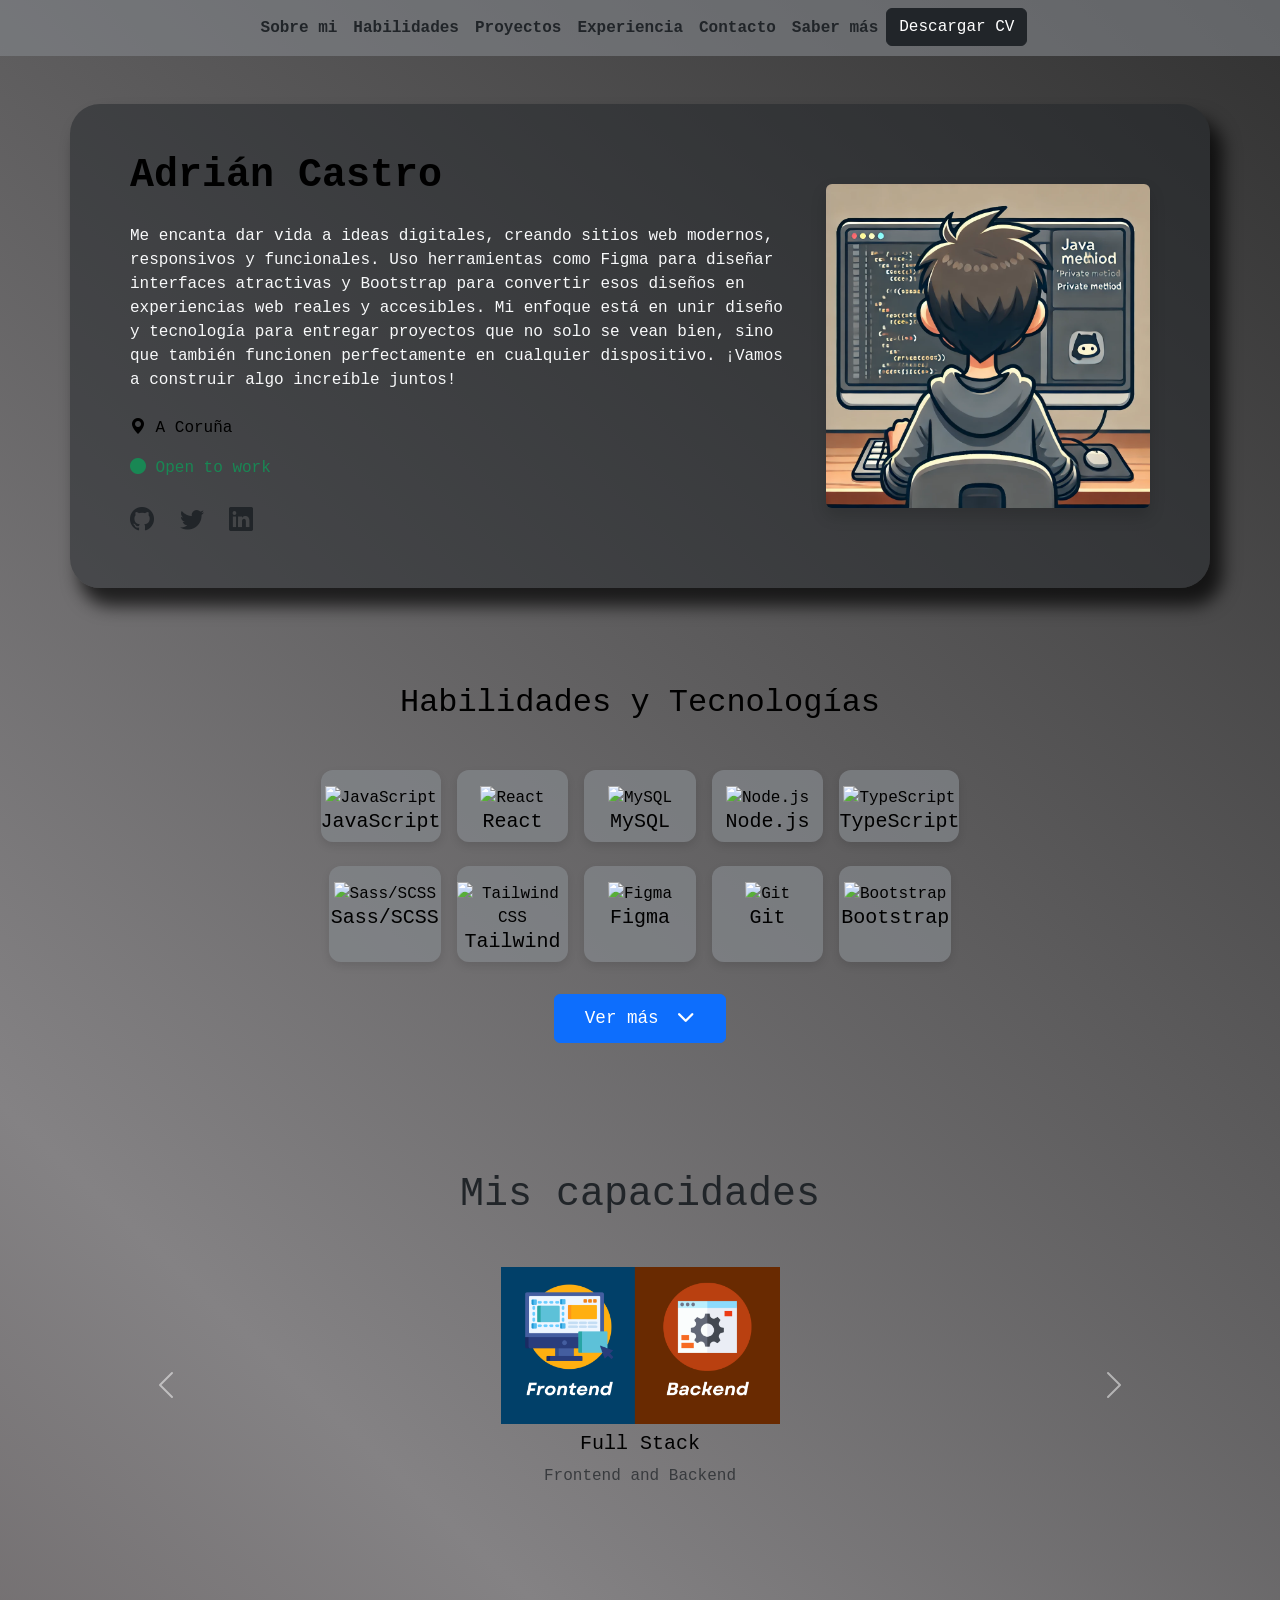
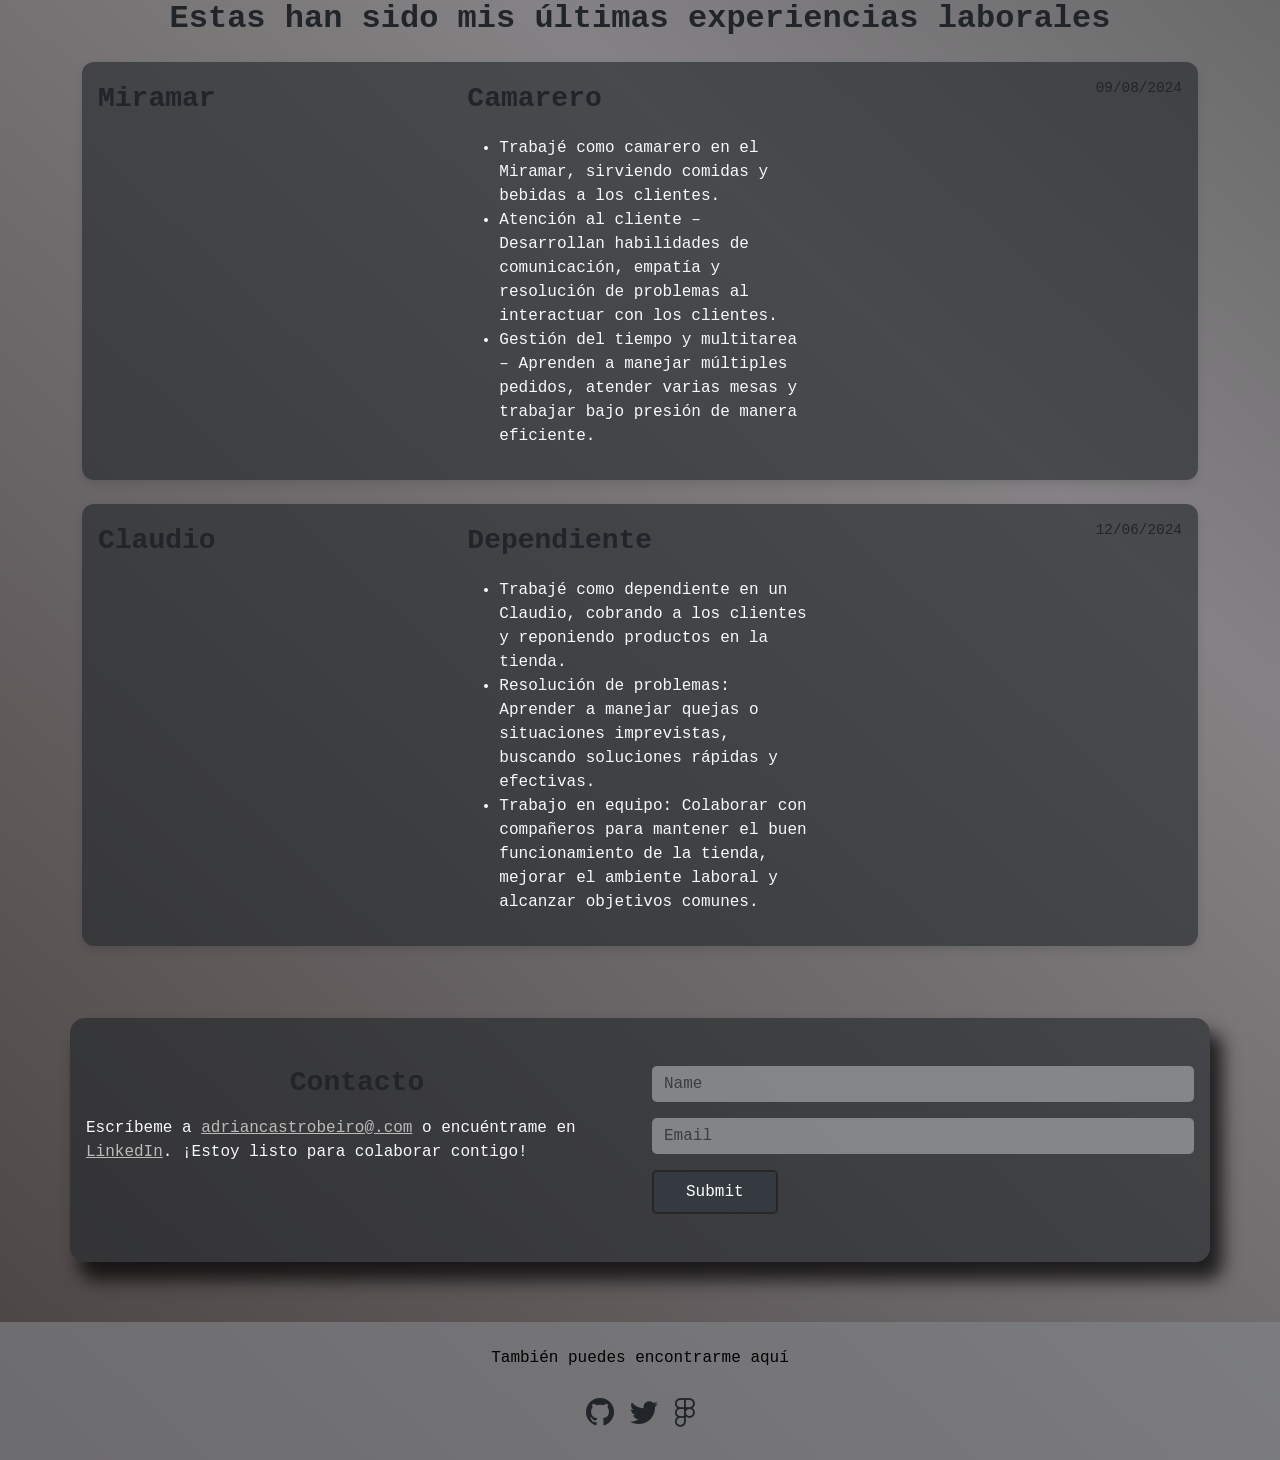
==== commit 206b2e7a: "codigo estilizado y optimizado" ====
--- a/html/index.html
+++ b/html/index.html
@@ -85,23 +85,23 @@
       <!-- Primera fila (visible) -->
       <div class="skills-row mt-5">
         <div class="skill-card">
-          <img src="https://img.icons8.com/?size=100&id=108784&format=png&color=000000" alt="JavaScript" />
+          <img src="https://img.icons8.com/?size=100&id=108784&format=png&color=000000" alt="JavaScript" class="mt-3"/>
           <h5>JavaScript</h5>
         </div>
         <div class="skill-card">
-          <img src="https://cdn.jsdelivr.net/gh/devicons/devicon/icons/react/react-original.svg" alt="React" />
+          <img src="https://cdn.jsdelivr.net/gh/devicons/devicon/icons/react/react-original.svg" alt="React" class="mt-3"/>
           <h5>React</h5>
         </div>
         <div class="skill-card">
-          <img src="https://cdn.jsdelivr.net/gh/devicons/devicon/icons/mysql/mysql-original.svg" alt="MySQL" />
+          <img src="https://cdn.jsdelivr.net/gh/devicons/devicon/icons/mysql/mysql-original.svg" alt="MySQL" class="mt-3"/>
           <h5>MySQL</h5>
         </div>
         <div class="skill-card">
-          <img src="https://cdn.jsdelivr.net/gh/devicons/devicon/icons/nodejs/nodejs-original.svg" alt="Node.js" />
+          <img src="https://cdn.jsdelivr.net/gh/devicons/devicon/icons/nodejs/nodejs-original.svg" alt="Node.js" class="mt-3"/>
           <h5>Node.js</h5>
         </div>
         <div class="skill-card">
-          <img src="https://img.icons8.com/?size=100&id=uJM6fQYqDaZK&format=png&color=000000" alt="TypeScript" />
+          <img src="https://img.icons8.com/?size=100&id=uJM6fQYqDaZK&format=png&color=000000" alt="TypeScript" class="mt-3"/>
           <h5>TypeScript</h5>
         </div>
       </div>
@@ -109,23 +109,23 @@
       <!-- Segunda fila (visible) -->
       <div class="skills-row">
         <div class="skill-card">
-          <img src="https://cdn.jsdelivr.net/gh/devicons/devicon/icons/sass/sass-original.svg" alt="Sass/SCSS" />
+          <img src="https://cdn.jsdelivr.net/gh/devicons/devicon/icons/sass/sass-original.svg" alt="Sass/SCSS" class="mt-3"/>
           <h5>Sass/SCSS</h5>
         </div>
         <div class="skill-card">
-          <img src="https://cdn.jsdelivr.net/gh/devicons/devicon/icons/tailwindcss/tailwindcss-original.svg" alt="Tailwind CSS" />
-          <h5>Tailwind CSS</h5>
-        </div>
-        <div class="skill-card">
-          <img src="https://cdn.jsdelivr.net/gh/devicons/devicon/icons/figma/figma-original.svg" alt="Figma" />
+          <img src="https://cdn.jsdelivr.net/gh/devicons/devicon/icons/tailwindcss/tailwindcss-original.svg" alt="Tailwind CSS" class="mt-3"/>
+          <h5>Tailwind</h5>
+        </div>
+        <div class="skill-card">
+          <img src="https://cdn.jsdelivr.net/gh/devicons/devicon/icons/figma/figma-original.svg" alt="Figma" class="mt-3" />
           <h5>Figma</h5>
         </div>
         <div class="skill-card">
-          <img src="https://cdn.jsdelivr.net/gh/devicons/devicon/icons/git/git-original.svg" alt="Git" />
+          <img src="https://cdn.jsdelivr.net/gh/devicons/devicon/icons/git/git-original.svg" alt="Git" class="mt-3"/>
           <h5>Git</h5>
         </div>
         <div class="skill-card">
-          <img src="https://cdn.jsdelivr.net/gh/devicons/devicon/icons/bootstrap/bootstrap-original.svg" alt="Bootstrap" />
+          <img src="https://cdn.jsdelivr.net/gh/devicons/devicon/icons/bootstrap/bootstrap-original.svg" alt="Bootstrap" class="mt-3"/>
           <h5>Bootstrap</h5>
         </div>
       </div>
@@ -133,23 +133,23 @@
       <!-- Tercera fila (oculta) -->
       <div class="skills-row hidden-row">
         <div class="skill-card">
-          <img src="https://cdn.jsdelivr.net/gh/devicons/devicon/icons/python/python-original.svg" alt="Python" />
+          <img src="https://cdn.jsdelivr.net/gh/devicons/devicon/icons/python/python-original.svg" alt="Python" class="mt-3"/>
           <h5>Python</h5>
         </div>
         <div class="skill-card">
-          <img src="https://icongr.am/devicon/doctrine-original.svg?size=128&color=currentColor" alt="Django" />
+          <img src="https://icongr.am/devicon/doctrine-original.svg?size=128&color=currentColor" alt="Doctrine" class="mt-3"/>
           <h5>Doctrine</h5>
         </div>
         <div class="skill-card">
-          <img src="https://cdn.jsdelivr.net/gh/devicons/devicon/icons/symfony/symfony-original.svg" alt="Symfony" />
+          <img src="https://cdn.jsdelivr.net/gh/devicons/devicon/icons/symfony/symfony-original.svg" alt="Symfony" class="mt-3"/>
           <h5>Symfony</h5>
         </div>
         <div class="skill-card">
-          <img src="https://cdn.jsdelivr.net/gh/devicons/devicon/icons/php/php-original.svg" alt="PHP" />
+          <img src="https://cdn.jsdelivr.net/gh/devicons/devicon/icons/php/php-original.svg" alt="PHP" class="mt-3"/>
           <h5>PHP</h5>
         </div>
         <div class="skill-card">
-          <img src="https://cdn.jsdelivr.net/gh/devicons/devicon/icons/linux/linux-original.svg" alt="Linux" />
+          <img src="https://cdn.jsdelivr.net/gh/devicons/devicon/icons/linux/linux-original.svg" alt="Linux" class="mt-3"/>
           <h5>Linux</h5>
         </div>
       </div>
@@ -157,23 +157,23 @@
        <!-- Cuarta fila (oculta) -->
        <div class="skills-row hidden-row">
         <div class="skill-card">
-          <img src="https://cdn.jsdelivr.net/gh/devicons/devicon/icons/java/java-original.svg" alt="Java" />
+          <img src="https://cdn.jsdelivr.net/gh/devicons/devicon/icons/java/java-original.svg" alt="Java" class="mt-3"/>
           <h5>Java</h5>
         </div>
         <div class="skill-card">
-          <img src="https://img.icons8.com/?size=100&id=21278&format=png&color=000000" alt="Css" />
+          <img src="https://img.icons8.com/?size=100&id=21278&format=png&color=000000" alt="Css" class="mt-3"/>
           <h5>Css</h5>
         </div>
         <div class="skill-card">
-          <img src="https://img.icons8.com/?size=100&id=20909&format=png&color=000000" alt="HTML" />
+          <img src="https://img.icons8.com/?size=100&id=20909&format=png&color=000000" alt="HTML" class="mt-3"/>
           <h5>HTML</h5>
         </div>
         <div class="skill-card">
-          <img src="https://img.icons8.com/?size=100&id=90519&format=png&color=000000" alt="Spring" />
+          <img src="https://img.icons8.com/?size=100&id=90519&format=png&color=000000" alt="Spring" class="mt-3"/>
           <h5>Spring</h5>
         </div>
         <div class="skill-card">
-          <img src="https://img.icons8.com/?size=100&id=iWpVsSkAqPpZ&format=png&color=000000" alt="thymeleaf" />
+          <img src="https://img.icons8.com/?size=100&id=iWpVsSkAqPpZ&format=png&color=000000" alt="thymeleaf" class="mt-3"/>
           <h5>Thymeleaf</h5>
         </div>
       </div>
@@ -181,23 +181,23 @@
        <!-- Quinta fila (oculta) -->
        <div class="skills-row hidden-row">
         <div class="skill-card">
-          <img src="https://img.icons8.com/?size=100&id=9OGIyU8hrxW5&format=png&color=000000" alt="VisualCode" />
+          <img src="https://img.icons8.com/?size=100&id=9OGIyU8hrxW5&format=png&color=000000" alt="VisualCode" class="mt-3"/>
           <h5>Visual Code</h5>
         </div>
         <div class="skill-card">
-          <img src="https://img.icons8.com/?size=100&id=61466&format=png&color=000000" alt="Intelli idea" />
-          <h5>Intelli IDEA</h5>
-        </div>
-        <div class="skill-card">
-          <img src="https://img.icons8.com/?size=100&id=w1uD6vtDitjr&format=png&color=000000" alt="EclipseIDE" />
+          <img src="https://img.icons8.com/?size=100&id=61466&format=png&color=000000" alt="Intelli idea" class="mt-3"/>
+          <h5>IntelliJ</h5>
+        </div>
+        <div class="skill-card">
+          <img src="https://img.icons8.com/?size=100&id=w1uD6vtDitjr&format=png&color=000000" alt="EclipseIDE" class="mt-3"/>
           <h5>Eclipse IDE</h5>
         </div>
         <div class="skill-card">
-          <img src="https://img.icons8.com/?size=100&id=4djt356tq8UO&format=png&color=000000" alt="ApacheNetBeans" />
-          <h5>Apache NetBeans</h5>
-        </div>
-        <div class="skill-card">
-          <img src="https://img.icons8.com/?size=100&id=117121&format=png&color=000000" alt="PyCharm"/>
+          <img src="https://img.icons8.com/?size=100&id=4djt356tq8UO&format=png&color=000000" alt="ApacheNetBeans" class="mt-3"/>
+          <h5>NetBeans</h5>
+        </div>
+        <div class="skill-card">
+          <img src="https://img.icons8.com/?size=100&id=117121&format=png&color=000000" alt="PyCharm" class="mt-3"/>
           <h5>PyCharm</h5>
         </div>
       </div>
@@ -258,7 +258,7 @@
           <div class="card-body">
             <div class="row">
               <div class="col-md-4">
-                <p class="company-title text-dark fs-3">EMPRESA</p>
+                <p class="company-title text-dark fs-3">Miramar</p>
               </div>
               <div class="col-md-4">
                 <p class="role-title text-dark fs-3">Camarero</p>
@@ -269,7 +269,7 @@
                 </ul>
               </div>
               <div class="col-md-4 text-end">
-                <p class="date text-dark">Fecha</p>
+                <p class="date text-dark">09/08/2024</p>
               </div>
             </div>
           </div>
@@ -279,7 +279,7 @@
           <div class="card-body">
             <div class="row">
               <div class="col-md-4">
-                <p class="company-title text-dark fs-3">EMPRESA</p>
+                <p class="company-title text-dark fs-3">Claudio</p>
               </div>
               <div class="col-md-4">
                 <p class="role-title text-dark fs-3">Dependiente</p>
@@ -290,7 +290,7 @@
                 </ul>
               </div>
               <div class="col-md-4 text-end">
-                <p class="date text-dark">Fecha</p>
+                <p class="date text-dark">12/06/2024</p>
               </div>
             </div>
           </div>
@@ -311,7 +311,7 @@
             <form>
               <input type="text" class="form-control" placeholder="Name" required>
               <input type="email" class="form-control" placeholder="Email" required>
-              <button type="submit" class="btn submit-btn">Submit</button>
+              <input type="submit" class="btn submit-btn">
             </form>
           </div>
         </div>
--- a/css/index.css
+++ b/css/index.css
@@ -1,180 +1,157 @@
-body{
+body {
   background-color: #4a4242;
-background-image: linear-gradient(43deg, #4a4242 0%, #848284 46%, #323232 100%);
+  background-image: linear-gradient(43deg, #4a4242 0%, #848284 46%, #323232 100%);
   color: black;
-  font-family: Arial, sans-serif;
+  font-family: monospace;
 }
-header{
+header {
   background-color: rgba(132, 136, 140, 0.6);
 }
-footer{
+footer {
   background-color: rgba(132, 136, 140, 0.6);
-  margin-top: 60px;
+  margin-top: 3.75rem;
 }
 .card {
-  background-color: rgb(33, 37, 41, 0.6);
-  box-shadow: 11px 16px 17px 2px rgba(0,0,0,0.72);
--webkit-box-shadow: 11px 16px 17px 2px rgba(0,0,0,0.72);
--moz-box-shadow: 11px 16px 17px 2px rgba(0,0,0,0.72);
+  background-color: rgba(33, 37, 41, 0.6);
+  box-shadow: 0.6875rem 1rem 1.0625rem 0.125rem rgba(0, 0, 0, 0.72);
+  -webkit-box-shadow: 0.6875rem 1rem 1.0625rem 0.125rem rgba(0, 0, 0, 0.72);
+  -moz-box-shadow: 0.6875rem 1rem 1.0625rem 0.125rem rgba(0, 0, 0, 0.72);
 }
-#contacto{
-  background-color: rgb(33, 37, 41, 0.6);
-  box-shadow: 11px 16px 17px 2px rgba(0,0,0,0.72);
--webkit-box-shadow: 11px 16px 17px 2px rgba(0,0,0,0.72);
--moz-box-shadow: 11px 16px 17px 2px rgba(0,0,0,0.72);
-border-radius: 15px;
+#contacto {
+  background-color: rgba(33, 37, 41, 0.6);
+  box-shadow: 0.6875rem 1rem 1.0625rem 0.125rem rgba(0, 0, 0, 0.72);
+  -webkit-box-shadow: 0.6875rem 1rem 1.0625rem 0.125rem rgba(0, 0, 0, 0.72);
+  -moz-box-shadow: 0.6875rem 1rem 1.0625rem 0.125rem rgba(0, 0, 0, 0.72);
+  border-radius: 0.9375rem;
 }
-#sobremi{
-  background-color: rgb(33, 37, 41, 0.5);
-  box-shadow: 11px 16px 17px 2px rgba(0,0,0,0.72);
-  border-radius: 30px;
--webkit-box-shadow: 11px 16px 17px 2px rgba(0,0,0,0.72);
--moz-box-shadow: 11px 16px 17px 2px rgba(0,0,0,0.72);
+#sobremi {
+  background-color: rgba(33, 37, 41, 0.5);
+  box-shadow: 0.6875rem 1rem 1.0625rem 0.125rem rgba(0, 0, 0, 0.72);
+  border-radius: 1.875rem;
+  -webkit-box-shadow: 0.6875rem 1rem 1.0625rem 0.125rem rgba(0, 0, 0, 0.72);
+  -moz-box-shadow: 0.6875rem 1rem 1.0625rem 0.125rem rgba(0, 0, 0, 0.72);
 }
-.enlace{
+.enlace {
   color: #bcbbbb;
 }
-.form-control{
-  background-color: rgb(161, 163, 164, 0.7) !important;
+.form-control {
+  background-color: rgba(161, 163, 164, 0.7) !important;
 }
 .iconLanguages {
-    width: 64px;
-    height: 64px;
+  width: 4rem;
+  height: 4rem;
+}
+.project-card img {
+  width: 100%;
+  height: auto;
+  border-radius: 0.5rem;
+}
+.project-card {
+  text-align: center;
+}
+.card {
+  border: none;
+  border-radius: 0.75rem;
+  box-shadow: 0 0.25rem 0.5rem rgba(0, 0, 0, 0.1);
+}
+.section-title {
+  text-align: center;
+  font-size: 1.25rem;
+  font-weight: bold;
+  color: #6c757d;
+  margin-bottom: 2rem;
+}
+.company-title {
+  font-weight: bold;
+  font-size: 1.2rem;
+}
+.role-title {
+  font-weight: bold;
+  color: #6c757d;
+}
+.date {
+  font-size: 0.9rem;
+  color: #6c757d;
+}
+.contact-section {
+  background-color: #f8f9fa;
+  padding: 3rem 1rem;
+}
+.section-title {
+  font-size: 1.5rem;
+  font-weight: bold;
+  color: #343a40;
+  margin-bottom: 1rem;
+}
+.contact-description {
+  font-size: 1rem;
+  color: #6c757d;
+}
+.form-control {
+  background-color: #f1f1f1;
+  border: none;
+  border-radius: 0.3125rem;
+  margin-bottom: 1rem;
+}
+.submit-btn {
+  background-color: #343a40;
+  color: white;
+  border: none;
+  padding: 0.5rem 2rem;
+  border-radius: 0.3125rem;
+  transition: background-color 0.3s ease;
+  border: 2px solid rgb(40, 38, 38) !important;
+}
+.submit-btn:hover {
+  background-color: #26292b;
+}
+.skills-row {
+  display: flex;
+  justify-content: center;
+  gap: 1rem;
+  margin-bottom: 1.5rem;
+  flex-wrap: wrap;
+}
+.skill-card {
+  flex: 0 0 10%;
+  max-width: 18%;
+  transition: transform 0.3s ease;
+  text-align: center;
+  border: none;
+  border-radius: 0.75rem;
+  box-shadow: 0 0.25rem 0.5rem rgba(0, 0, 0, 0.1);
+  background-color: rgba(132, 136, 140, 0.7);
+}
+.skill-card img {
+  width: 4rem;
+  height: 4rem;
+}
+.skill-card:hover {
+  transform: translateY(-0.3125rem);
+}
+.hidden-row {
+  display: none;
+  opacity: 0;
+  transition: opacity 0.3s ease;
+}
+.hidden-row.show {
+  display: flex;
+  opacity: 1;
+}
+.btn-container {
+  display: flex;
+  justify-content: center;
+  margin: 2rem 0;
+}
+.btn-show-more {
+  padding: 0.625rem 1.875rem;
+  font-size: 1.1rem;
+  transition: all 0.3s ease;
+}
+@media (max-width: 992px) {
+  .skill-card {
+    flex: 0 0 45%;
+    max-width: 45%;
   }
+}
 
-  .project-card img {
-    width: 100%;
-    height: auto;
-    border-radius: 8px;
-  }
-  .project-card {
-    text-align: center;
-  }
-  .card {
-    border: none;
-    border-radius: 12px;
-    box-shadow: 0 4px 8px rgba(0, 0, 0, 0.1);
-  }
-  .section-title {
-    text-align: center;
-    font-size: 1.25rem;
-    font-weight: bold;
-    color: #6c757d;
-    margin-bottom: 2rem;
-  }
-  .company-title {
-    font-weight: bold;
-    font-size: 1.2rem;
-  }
-  .role-title {
-    font-weight: bold;
-    color: #6c757d;
-  }
-  .date {
-    font-size: 0.9rem;
-    color: #6c757d;
-  }
-  .contact-section {
-    background-color: #f8f9fa; /* Fondo claro */
-    padding: 3rem 1rem;
-  }
-  .section-title {
-    font-size: 1.5rem;
-    font-weight: bold;
-    color: #343a40;
-    margin-bottom: 1rem;
-  }
-  .contact-description {
-    font-size: 1rem;
-    color: #6c757d;
-  }
-  .form-control {
-    background-color: #f1f1f1;
-    border: none;
-    border-radius: 5px;
-    margin-bottom: 1rem;
-  }
-  .submit-btn {
-    background-color: #343a40;
-    color: white;
-    border: none;
-    padding: 0.5rem 2rem;
-    border-radius: 5px;
-    transition: background-color 0.3s ease;
-  }
-  .submit-btn:hover {
-    background-color: #212529;
-  }
-
-
-
-
-
-  .skills-row {
-    display: flex;
-    justify-content: center;
-    gap: 1rem;
-    margin-bottom: 1.5rem;
-    flex-wrap: wrap;
-    
-  }
-
-  .skill-card {
-    flex: 0 0 10%; /* 5 columnas */
-    max-width: 18%;
-    transition: transform 0.3s ease;
-    text-align: center;
-    border: none;
-    border-radius: 12px;
-    box-shadow: 0 4px 8px rgba(0, 0, 0, 0.1);
-    background-color: rgba(132, 136, 140, 0.7);
-  }
-
-  .skill-card img {
-    width: 64px;
-    height: 64px;
-  }
-
-  .skill-card:hover {
-    transform: translateY(-5px);
-  }
-
-  .hidden-row {
-    display: none;
-    opacity: 0;
-    transition: opacity 0.3s ease;
-  }
-
-  .hidden-row.show {
-    display: flex;
-    opacity: 1;
-  }
-
-  .btn-container {
-    display: flex;
-    justify-content: center;
-    margin: 2rem 0;
-  }
-
-  .btn-show-more {
-    padding: 10px 30px;
-    font-size: 1.1rem;
-    transition: all 0.3s ease;
-  }
-
-  @media (max-width: 992px) {
-    .skill-card {
-      flex: 0 0 45%; /* 2 columnas en pantallas más pequeñas */
-      max-width: 45%;
-    }
-  }
-
-
-
-
-
-
-
-
-
-
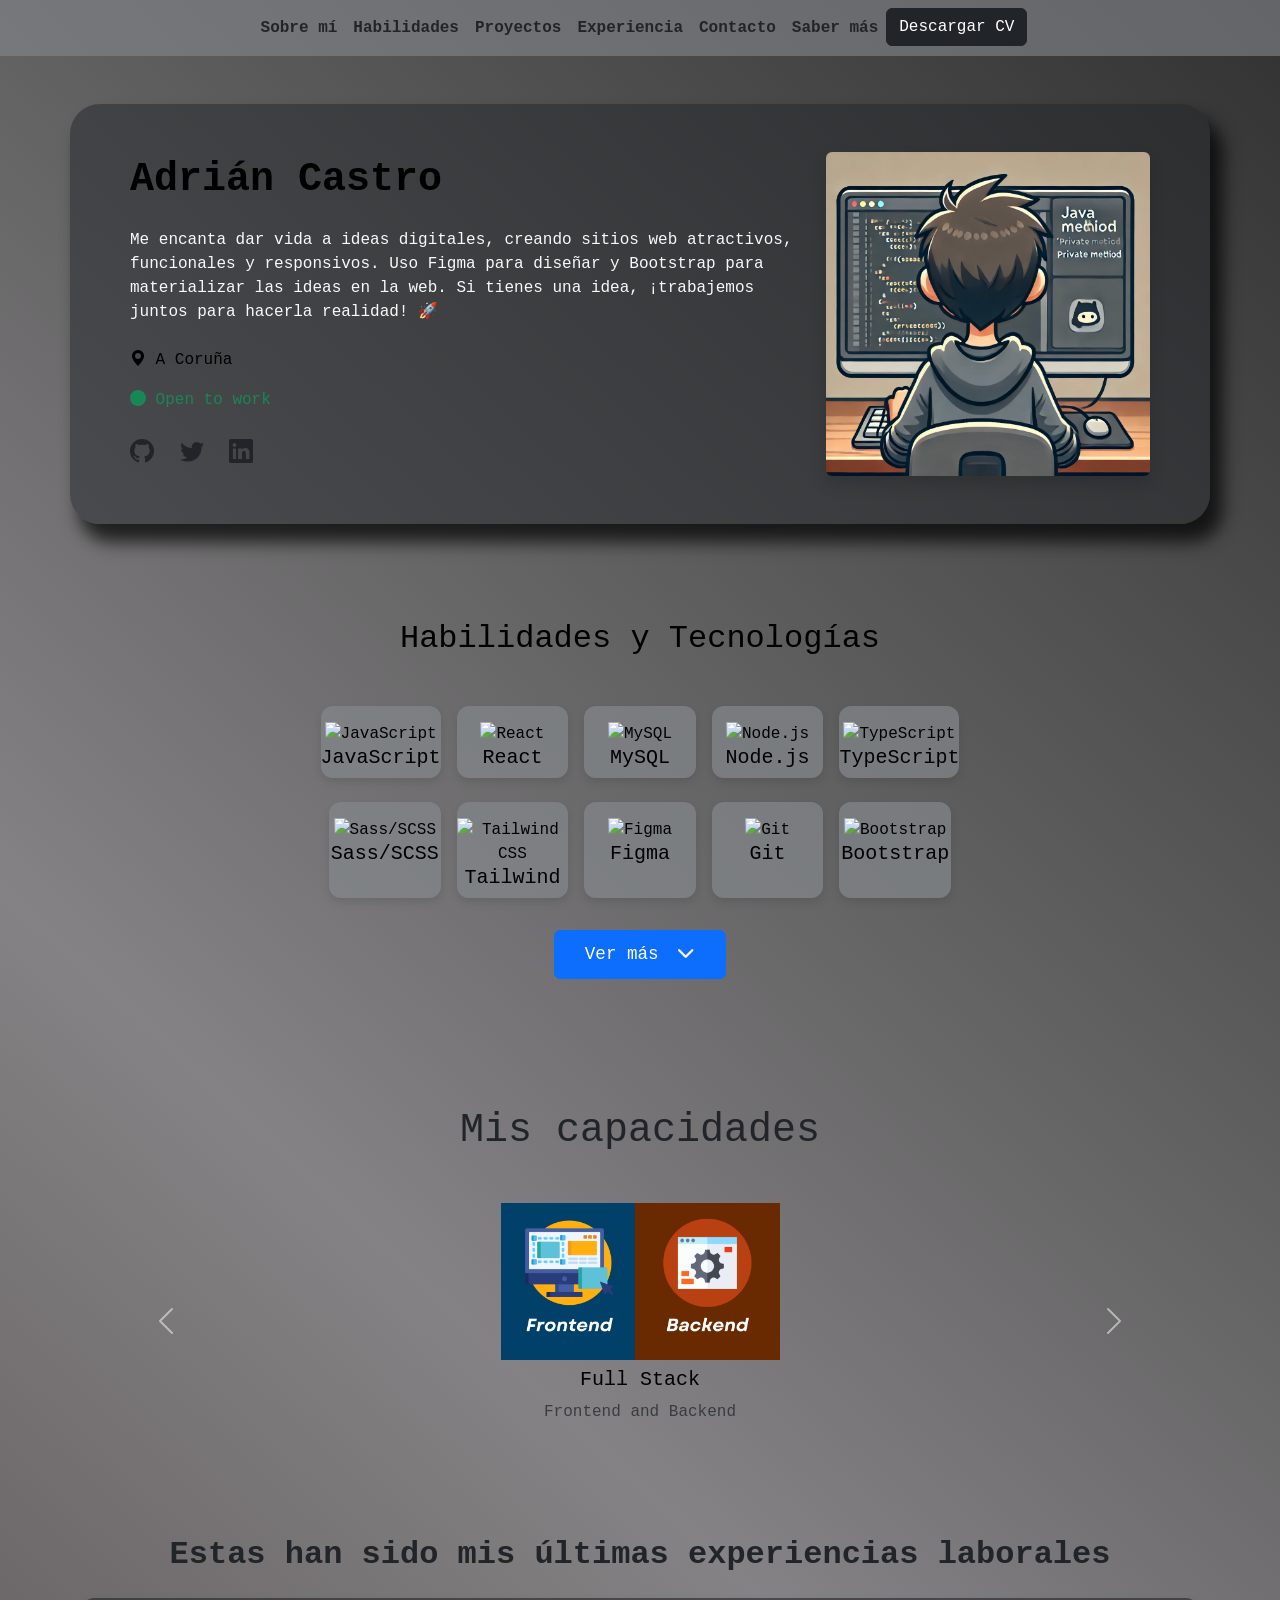
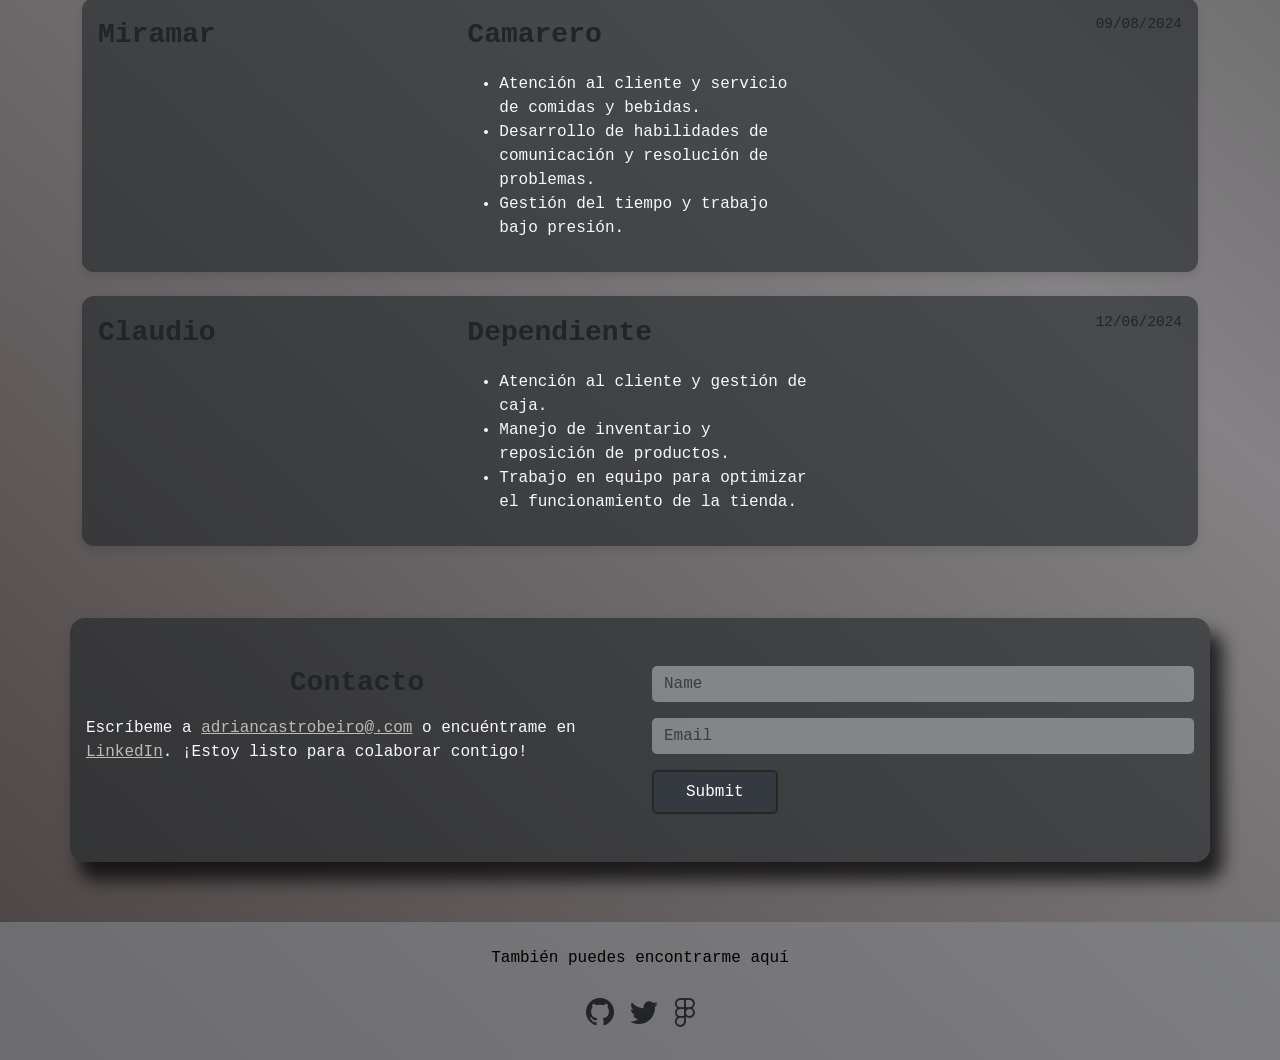
==== commit c2a8bf5c: "html comentado" ====
--- a/html/index.html
+++ b/html/index.html
@@ -1,69 +1,67 @@
 <!DOCTYPE html>
 <html lang="en">
 <head>
-    <meta charset="UTF-8">
-    <meta name="viewport" content="width=device-width, initial-scale=1.0">
-    <link href="https://cdn.jsdelivr.net/npm/bootstrap@5.3.3/dist/css/bootstrap.min.css" rel="stylesheet" integrity="sha384-QWTKZyjpPEjISv5WaRU9OFeRpok6YctnYmDr5pNlyT2bRjXh0JMhjY6hW+ALEwIH" crossorigin="anonymous">
-    <link href="https://cdn.jsdelivr.net/npm/bootstrap-icons/font/bootstrap-icons.css" rel="stylesheet">
-    <link rel="stylesheet" href="../css/index.css">
-    <link href="https://cdnjs.cloudflare.com/ajax/libs/font-awesome/6.5.0/css/all.min.css" rel="stylesheet">
-    <title>Portafolio Adrián Castro Beiro</title>
+    <meta charset="UTF-8"> 
+    <meta name="viewport" content="width=device-width, initial-scale=1.0"> 
+    
+    <!-- Importación de estilos -->
+    <link href="https://cdn.jsdelivr.net/npm/bootstrap@5.3.3/dist/css/bootstrap.min.css" rel="stylesheet"> 
+    <link href="https://cdn.jsdelivr.net/npm/bootstrap-icons/font/bootstrap-icons.css" rel="stylesheet"> 
+    <link rel="stylesheet" href="../css/index.css"> 
+    <link href="https://cdnjs.cloudflare.com/ajax/libs/font-awesome/6.5.0/css/all.min.css" rel="stylesheet"> 
+    <!-- Título de la pestaña del navegador -->
+    <title>Portafolio Adrián Castro Beiro</title> 
 </head>
 <body>
-  
+    
     <header>
-      <nav class="navbar navbar-expand-lg ">
+      <!-- Barra de navegación -->
+      <nav class="navbar navbar-expand-lg">
         <div class="container">
-          <button class="navbar-toggler mx-auto" type="button" data-bs-toggle="collapse" data-bs-target="#navbarNav" aria-controls="navbarNav" aria-expanded="false" aria-label="Toggle navigation">
+          <!-- Botón de menú para pantallas pequeñas -->
+          <button class="navbar-toggler mx-auto" type="button" data-bs-toggle="collapse" data-bs-target="#navbarNav">
             <span class="navbar-toggler-icon"></span>
           </button>
+          
+          <!-- Menú de navegación -->
           <div class="collapse navbar-collapse justify-content-center" id="navbarNav">
             <ul class="navbar-nav">
+              <li class="nav-item"><a class="nav-link active text-dark fw-bold" href="#sobremi">Sobre mí</a></li>
+              <li class="nav-item"><a class="nav-link text-dark fw-bold" href="#habilidades">Habilidades</a></li>
+              <li class="nav-item"><a class="nav-link text-dark fw-bold" href="#proyectos">Proyectos</a></li>
+              <li class="nav-item"><a class="nav-link text-dark fw-bold" href="#experiencia">Experiencia</a></li>
+              <li class="nav-item"><a class="nav-link text-dark fw-bold" href="#contacto">Contacto</a></li>
+              <li class="nav-item"><a class="nav-link text-dark fw-bold" href="./sabermas.html">Saber más</a></li>
+              
+              <!-- Botón para descargar el CV -->
               <li class="nav-item">
-                <a class="nav-link active text-dark fw-bold" href="#sobremi">Sobre mi</a>
-              </li>
-              <li class="nav-item">
-                <a class="nav-link text-dark fw-bold" href="#habilidades" >Habilidades</a>
-              </li>
-              <li class="nav-item">
-                <a class="nav-link text-dark fw-bold" href="#proyectos">Proyectos</a>
-              </li>
-              <li class="nav-item">
-                <a class="nav-link text-dark fw-bold" href="#experiencia">Experiencia</a>
-              </li>
-              <li class="nav-item">
-                <a class="nav-link text-dark fw-bold" href="#contacto">Contacto</a>
-              </li>
-
-              <li class="nav-item">
-                <a class="nav-link text-dark fw-bold" href="./sabermas.html">Saber más</a>
-              </li>
-
-              <li class="nav-item">
-                <a  class="btn btn-dark" href="../curriculum/Curriculum.pdf" target="_blank" download="curriculum.pdf"  data-bs-toggle="tooltip" title="Click here!" >Descargar CV</a>
+                <a class="btn btn-dark" href="../curriculum/Curriculum.pdf" target="_blank" download="curriculum.pdf" data-bs-toggle="tooltip" title="Click here!">Descargar CV</a>
               </li>
             </ul>
           </div>
         </div>
       </nav>
-      
     </header>
 
     <main>
+        <!-- Sección "Sobre mí" -->
         <article id="sobremi" class="container mt-5">
             <div class="row align-items-center p-5">
               <div class="col-md-8">
                 <h1 class="fw-bold mb-4">Adrián Castro</h1>
                 <p class="text-light">
-                  Me encanta dar vida a ideas digitales, creando sitios web modernos, responsivos y funcionales.
-                  Uso herramientas como Figma para diseñar interfaces atractivas y Bootstrap para convertir esos diseños en experiencias web reales y accesibles.
-                  Mi enfoque está en unir diseño y tecnología para entregar proyectos que no solo se vean bien, sino que también funcionen perfectamente en cualquier dispositivo.
-                  ¡Vamos a construir algo increíble juntos!
+                  Me encanta dar vida a ideas digitales, creando sitios web atractivos, funcionales y responsivos.
+                  Uso Figma para diseñar y Bootstrap para materializar las ideas en la web.
+                  Si tienes una idea, ¡trabajemos juntos para hacerla realidad! 🚀
                 </p>
+                
+                <!-- Ubicación y estado de empleo -->
                 <p class="mt-4">
                   <i class="bi bi-geo-alt-fill"></i> A Coruña <br>
                 </p>
                 <span class="text-success"><i class="bi bi-circle-fill"></i> Open to work</span>
+                
+                <!-- Redes sociales -->
                 <div class="row mt-4">
                   <div class="col text-start">
                     <a href="https://github.com/aadrii09" class="text-decoration-none text-dark"><i class="bi bi-github fs-4 me-3"></i></a>
@@ -72,13 +70,15 @@
                   </div>
                 </div>
               </div>
+              
+              <!-- Foto de perfil -->
               <div class="col-md-4 text-center">
-                <img src="../img/fotogithub.jpg" alt="Laura González" class="img-fluid rounded shadow">
+                <img src="../img/fotogithub.jpg" alt="Foto de Adrián" class="img-fluid rounded shadow">
               </div>
             </div>
           </article>
     </main>
-    
+    <!-- cards de las tecnologias -->
     <article id="habilidades" class="container py-5">
       <h2 class="text-center mt-5">Habilidades y Tecnologías</h2>
 
@@ -210,129 +210,144 @@
       </div>
     </article>
 
-    <article class="container my-5">
-      <div class="text-center mb-4">
-        <h6 class="text-dark fs-1 mb-5">Mis capacidades</h6>
+    <!-- Sección de Capacidades con un carrusel de habilidades -->
+<article class="container my-5">
+  <div class="text-center mb-4">
+      <h6 class="text-dark fs-1 mb-5">Mis capacidades</h6>
+  </div>
+  
+  <!-- Carrusel de habilidades -->
+  <div id="carouselCapacidades" class="carousel slide" data-bs-ride="carousel" data-bs-interval="5000">
+      <div class="carousel-inner">
+          <!-- Primera habilidad: Full Stack -->
+          <div class="carousel-item active">
+              <div class="text-center">
+                  <img src="../img/proyecto1.png" class="d-block w-25 mx-auto" alt="Proyecto1">
+                  <h5 class="mt-2">Full Stack</h5>
+                  <p class="text-muted">Frontend and Backend</p>
+              </div>
+          </div>
+          <!-- Segunda habilidad: Analista de sistemas -->
+          <div class="carousel-item">
+              <div class="text-center">
+                  <img src="../img/proyecto2.png" class="d-block w-25 mx-auto" alt="Proyecto2">
+                  <h5 class="mt-2">Analista de sistemas</h5>
+                  <p class="text-muted">Diseño de diagramas</p>
+              </div>
+          </div>
+          <!-- Tercera habilidad: Diseño de interfaces web -->
+          <div class="carousel-item">
+              <div class="text-center">
+                  <img src="../img/proyecto3.png" class="d-block w-25 mx-auto" alt="Proyecto3">
+                  <h5 class="mt-2">Diseño de interfaces web</h5>
+                  <p class="text-muted">Diseño y estilos de la web</p>
+              </div>
+          </div>
       </div>
       
-      <div id="carouselCapacidades" class="carousel slide" data-bs-ride="carousel" data-bs-interval="5000">
-        <div class="carousel-inner">
-          <div class="carousel-item active">
-            <div class="text-center">
-              <img src="../img/proyecto1.png" class="d-block w-25 mx-auto" alt="Proyecto1">
-              <h5 class="mt-2">Full Stack</h5>
-              <p class="text-muted">Frontend and Backend</p>
-            </div>
-          </div>
-          <div class="carousel-item">
-            <div class="text-center">
-              <img src="../img/proyecto2.png" class="d-block w-25 mx-auto" alt="Proyecto2">
-              <h5 class="mt-2">Analista de sistemas</h5>
-              <p class="text-muted">Diseño de diagramas</p>
-            </div>
-          </div>
-          <div class="carousel-item">
-            <div class="text-center">
-              <img src="../img/proyecto3.png" class="d-block w-25 mx-auto" alt="Proyecto3">
-              <h5 class="mt-2">Diseño de interfaces web</h5>
-              <p class="text-muted">Diseño y estilos de la web</p>
-            </div>
-          </div>
-        </div>
-        
-        <button class="carousel-control-prev" type="button" data-bs-target="#carouselCapacidades" data-bs-slide="prev">
+      <!-- Controles del carrusel -->
+      <button class="carousel-control-prev" type="button" data-bs-target="#carouselCapacidades" data-bs-slide="prev">
           <span class="carousel-control-prev-icon" aria-hidden="true"></span>
           <span class="visually-hidden">Anterior</span>
-        </button>
-        <button class="carousel-control-next" type="button" data-bs-target="#carouselCapacidades" data-bs-slide="next">
+      </button>
+      <button class="carousel-control-next" type="button" data-bs-target="#carouselCapacidades" data-bs-slide="next">
           <span class="carousel-control-next-icon" aria-hidden="true"></span>
           <span class="visually-hidden">Siguiente</span>
-        </button>
-      </div>
-    </article>
-
-      <article id="experiencia" class="container py-5">
-        <h2 class="section-title text-dark fs-2 mb-4">Estas han sido mis últimas experiencias laborales</h2>
-    
-        <aside class="card mb-4">
-          <div class="card-body">
-            <div class="row">
+      </button>
+  </div>
+</article>
+
+<!-- Sección de Experiencia Laboral -->
+<article id="experiencia" class="container py-5">
+  <h2 class="section-title text-dark fs-2 mb-4">Estas han sido mis últimas experiencias laborales</h2>
+  
+  <!-- Primera experiencia: Camarero en Miramar -->
+  <aside class="card mb-4">
+      <div class="card-body">
+          <div class="row">
               <div class="col-md-4">
-                <p class="company-title text-dark fs-3">Miramar</p>
+                  <p class="company-title text-dark fs-3">Miramar</p>
               </div>
               <div class="col-md-4">
-                <p class="role-title text-dark fs-3">Camarero</p>
-                <ul>
-                  <li class="text-light">Trabajé como camarero en el Miramar, sirviendo comidas y bebidas a los clientes.</li>
-                  <li class="text-light">Atención al cliente – Desarrollan habilidades de comunicación, empatía y resolución de problemas al interactuar con los clientes.</li>
-                  <li class="text-light">Gestión del tiempo y multitarea – Aprenden a manejar múltiples pedidos, atender varias mesas y trabajar bajo presión de manera eficiente.</li>
-                </ul>
+                  <p class="role-title text-dark fs-3">Camarero</p>
+                  <ul>
+                      <li class="text-light">Atención al cliente y servicio de comidas y bebidas.</li>
+                      <li class="text-light">Desarrollo de habilidades de comunicación y resolución de problemas.</li>
+                      <li class="text-light">Gestión del tiempo y trabajo bajo presión.</li>
+                  </ul>
               </div>
               <div class="col-md-4 text-end">
-                <p class="date text-dark">09/08/2024</p>
-              </div>
-            </div>
-          </div>
-        </aside>
-    
-        <aside class="card mb-4">
-          <div class="card-body">
-            <div class="row">
+                  <p class="date text-dark">09/08/2024</p>
+              </div>
+          </div>
+      </div>
+  </aside>
+  
+  <!-- Segunda experiencia: Dependiente en Claudio -->
+  <aside class="card mb-4">
+      <div class="card-body">
+          <div class="row">
               <div class="col-md-4">
-                <p class="company-title text-dark fs-3">Claudio</p>
+                  <p class="company-title text-dark fs-3">Claudio</p>
               </div>
               <div class="col-md-4">
-                <p class="role-title text-dark fs-3">Dependiente</p>
-                <ul>
-                  <li class="text-light">Trabajé como dependiente en un Claudio, cobrando a los clientes y reponiendo productos en la tienda.</li>
-                  <li class="text-light">Resolución de problemas: Aprender a manejar quejas o situaciones imprevistas, buscando soluciones rápidas y efectivas.</li>
-                  <li class="text-light">Trabajo en equipo: Colaborar con compañeros para mantener el buen funcionamiento de la tienda, mejorar el ambiente laboral y alcanzar objetivos comunes.</li>
-                </ul>
+                  <p class="role-title text-dark fs-3">Dependiente</p>
+                  <ul>
+                      <li class="text-light">Atención al cliente y gestión de caja.</li>
+                      <li class="text-light">Manejo de inventario y reposición de productos.</li>
+                      <li class="text-light">Trabajo en equipo para optimizar el funcionamiento de la tienda.</li>
+                  </ul>
               </div>
               <div class="col-md-4 text-end">
-                <p class="date text-dark">12/06/2024</p>
-              </div>
-            </div>
-          </div>
-        </aside>
-      </article>
-      <article class="contactos">
-      <div id="contacto" class="container contact-section">
-        <div class="row">
+                  <p class="date text-dark">12/06/2024</p>
+              </div>
+          </div>
+      </div>
+  </aside>
+</article>
+
+<!-- Sección de Contacto -->
+<article class="contactos">
+  <div id="contacto" class="container contact-section">
+      <div class="row">
           <div class="col-md-6">
-            <h2 class="section-title text-dark fs-3">Contacto</h2>
-            <p class="contact-description text-light">
-              Escríbeme a <a href="mailto:adriancastrobeiro.com" class="enlace">adriancastrobeiro@.com</a> o encuéntrame en 
-              <a href="https://linkedin.com/" class="enlace" target="_blank">LinkedIn</a>. ¡Estoy listo para colaborar contigo!
-            </p>
-          </div>
-    
+              <h2 class="section-title text-dark fs-3">Contacto</h2>
+              <p class="contact-description text-light">
+                  Escríbeme a <a href="mailto:adriancastrobeiro.com" class="enlace">adriancastrobeiro@.com</a> o encuéntrame en 
+                  <a href="https://linkedin.com/" class="enlace" target="_blank">LinkedIn</a>. ¡Estoy listo para colaborar contigo!
+              </p>
+          </div>
           <div class="col-md-6">
-            <form>
-              <input type="text" class="form-control" placeholder="Name" required>
-              <input type="email" class="form-control" placeholder="Email" required>
-              <input type="submit" class="btn submit-btn">
-            </form>
-          </div>
-        </div>
-      </div>
-      </article>
-      <footer class="text-center py-4">
-        <p>También puedes encontrarme aquí</p>
-        <div class="d-flex justify-content-center align-items-center mt-4">
-          <a href="https://github.com/aadrii09" class="mx-2 text-decoration-none">
-            <i class="bi bi-github fs-3 text-dark"></i>
-          </a>
-          <a href="https://x.com" class="mx-2 text-decoration-none">
-            <i class="bi bi-twitter fs-3 text-dark"></i>
-          </a>
-          <a href="https://www.figma.com/" class="mx-2 text-decoration-none">
-            <i class="fa-brands fa-figma fs-3 text-dark"></i>
-          </a>
-        </div>
-      </footer>
-    <script src="../javaScript/index.js"></script>
-    <script src="https://cdn.jsdelivr.net/npm/bootstrap@5.3.3/dist/js/bootstrap.bundle.min.js" integrity="sha384-YvpcrYf0tY3lHB60NNkmXc5s9fDVZLESaAA55NDzOxhy9GkcIdslK1eN7N6jIeHz" crossorigin="anonymous">
-    </script>
+              <form>
+                  <input type="text" class="form-control" placeholder="Name" required>
+                  <input type="email" class="form-control" placeholder="Email" required>
+                  <input type="submit" class="btn submit-btn">
+              </form>
+          </div>
+      </div>
+  </div>
+</article>
+
+<!-- Pie de página con enlaces a redes sociales -->
+<footer class="text-center py-4">
+  <p>También puedes encontrarme aquí</p>
+  <div class="d-flex justify-content-center align-items-center mt-4">
+      <a href="https://github.com/aadrii09" class="mx-2 text-decoration-none">
+          <i class="bi bi-github fs-3 text-dark"></i>
+      </a>
+      <a href="https://x.com" class="mx-2 text-decoration-none">
+          <i class="bi bi-twitter fs-3 text-dark"></i>
+      </a>
+      <a href="https://www.figma.com/" class="mx-2 text-decoration-none">
+          <i class="fa-brands fa-figma fs-3 text-dark"></i>
+      </a>
+  </div>
+</footer>
+
+<!-- Scripts de JavaScript -->
+<script src="../javaScript/index.js"></script>
+<script src="https://cdn.jsdelivr.net/npm/bootstrap@5.3.3/dist/js/bootstrap.bundle.min.js" integrity="sha384-YvpcrYf0tY3lHB60NNkmXc5s9fDVZLESaAA55NDzOxhy9GkcIdslK1eN7N6jIeHz" crossorigin="anonymous">
+</script>
+
 </body>
 </html>
--- a/css/index.css
+++ b/css/index.css
@@ -1,22 +1,31 @@
+/* Estilos generales del body: Fondo con degradado, color de texto negro y fuente monoespaciada */
 body {
   background-color: #4a4242;
   background-image: linear-gradient(43deg, #4a4242 0%, #848284 46%, #323232 100%);
   color: black;
   font-family: monospace;
 }
+
+/* Fondo semitransparente para el header */
 header {
   background-color: rgba(132, 136, 140, 0.6);
 }
+
+/* Fondo semitransparente y margen superior para el footer */
 footer {
   background-color: rgba(132, 136, 140, 0.6);
   margin-top: 3.75rem;
 }
+
+/* Estilos para las tarjetas (.card): Fondo oscuro semitransparente y sombra */
 .card {
   background-color: rgba(33, 37, 41, 0.6);
   box-shadow: 0.6875rem 1rem 1.0625rem 0.125rem rgba(0, 0, 0, 0.72);
   -webkit-box-shadow: 0.6875rem 1rem 1.0625rem 0.125rem rgba(0, 0, 0, 0.72);
   -moz-box-shadow: 0.6875rem 1rem 1.0625rem 0.125rem rgba(0, 0, 0, 0.72);
 }
+
+/* Estilos para el formulario de contacto: Fondo oscuro, sombra y bordes redondeados */
 #contacto {
   background-color: rgba(33, 37, 41, 0.6);
   box-shadow: 0.6875rem 1rem 1.0625rem 0.125rem rgba(0, 0, 0, 0.72);
@@ -24,6 +33,8 @@
   -moz-box-shadow: 0.6875rem 1rem 1.0625rem 0.125rem rgba(0, 0, 0, 0.72);
   border-radius: 0.9375rem;
 }
+
+/* Estilos para la sección "Sobre mí": Fondo oscuro con mayor transparencia, sombra y bordes más redondeados */
 #sobremi {
   background-color: rgba(33, 37, 41, 0.5);
   box-shadow: 0.6875rem 1rem 1.0625rem 0.125rem rgba(0, 0, 0, 0.72);
@@ -31,29 +42,43 @@
   -webkit-box-shadow: 0.6875rem 1rem 1.0625rem 0.125rem rgba(0, 0, 0, 0.72);
   -moz-box-shadow: 0.6875rem 1rem 1.0625rem 0.125rem rgba(0, 0, 0, 0.72);
 }
+
+/* Color de los enlaces */
 .enlace {
   color: #bcbbbb;
 }
+
+/* Fondo semitransparente para los inputs del formulario */
 .form-control {
   background-color: rgba(161, 163, 164, 0.7) !important;
 }
+
+/* Tamaño de los iconos de lenguajes de programación */
 .iconLanguages {
   width: 4rem;
   height: 4rem;
 }
+
+/* Estilos de las imágenes dentro de las tarjetas de proyectos */
 .project-card img {
   width: 100%;
   height: auto;
   border-radius: 0.5rem;
 }
+
+/* Alineación del contenido dentro de las tarjetas de proyectos */
 .project-card {
   text-align: center;
 }
+
+/* Eliminación de bordes en las tarjetas y aplicación de bordes redondeados con sombra ligera */
 .card {
   border: none;
   border-radius: 0.75rem;
   box-shadow: 0 0.25rem 0.5rem rgba(0, 0, 0, 0.1);
 }
+
+/* Estilos para los títulos de sección */
 .section-title {
   text-align: center;
   font-size: 1.25rem;
@@ -61,38 +86,54 @@
   color: #6c757d;
   margin-bottom: 2rem;
 }
+
+/* Título de la empresa en experiencia laboral */
 .company-title {
   font-weight: bold;
   font-size: 1.2rem;
 }
+
+/* Título del rol en experiencia laboral */
 .role-title {
   font-weight: bold;
   color: #6c757d;
 }
+
+/* Fecha de experiencia laboral */
 .date {
   font-size: 0.9rem;
   color: #6c757d;
 }
+
+/* Estilos de la sección de contacto */
 .contact-section {
   background-color: #f8f9fa;
   padding: 3rem 1rem;
 }
+
+/* Tamaño y color del título de la sección de contacto */
 .section-title {
   font-size: 1.5rem;
   font-weight: bold;
   color: #343a40;
   margin-bottom: 1rem;
 }
+
+/* Descripción dentro de la sección de contacto */
 .contact-description {
   font-size: 1rem;
   color: #6c757d;
 }
+
+/* Estilos de los inputs del formulario de contacto */
 .form-control {
   background-color: #f1f1f1;
   border: none;
   border-radius: 0.3125rem;
   margin-bottom: 1rem;
 }
+
+/* Botón de enviar en el formulario */
 .submit-btn {
   background-color: #343a40;
   color: white;
@@ -102,9 +143,13 @@
   transition: background-color 0.3s ease;
   border: 2px solid rgb(40, 38, 38) !important;
 }
+
+/* Cambio de color al pasar el cursor sobre el botón de enviar */
 .submit-btn:hover {
   background-color: #26292b;
 }
+
+/* Diseño de la fila de habilidades: Distribución centrada y adaptable */
 .skills-row {
   display: flex;
   justify-content: center;
@@ -112,6 +157,8 @@
   margin-bottom: 1.5rem;
   flex-wrap: wrap;
 }
+
+/* Tarjetas de habilidades: Tamaño, sombra y bordes redondeados */
 .skill-card {
   flex: 0 0 10%;
   max-width: 18%;
@@ -122,36 +169,49 @@
   box-shadow: 0 0.25rem 0.5rem rgba(0, 0, 0, 0.1);
   background-color: rgba(132, 136, 140, 0.7);
 }
+
+/* Tamaño de los iconos dentro de las tarjetas de habilidades */
 .skill-card img {
   width: 4rem;
   height: 4rem;
 }
+
+/* Efecto de elevación al pasar el cursor sobre las tarjetas de habilidades */
 .skill-card:hover {
   transform: translateY(-0.3125rem);
 }
+
+/* Fila oculta que se muestra con animación */
 .hidden-row {
   display: none;
   opacity: 0;
   transition: opacity 0.3s ease;
 }
+
+/* Cuando la fila oculta se activa, se muestra con efecto de opacidad */
 .hidden-row.show {
   display: flex;
   opacity: 1;
 }
+
+/* Contenedor de botones centrado */
 .btn-container {
   display: flex;
   justify-content: center;
   margin: 2rem 0;
 }
+
+/* Botón para mostrar más contenido con animaciones */
 .btn-show-more {
   padding: 0.625rem 1.875rem;
   font-size: 1.1rem;
   transition: all 0.3s ease;
 }
+
+/* Ajustes para pantallas menores a 992px: Tarjetas de habilidades más grandes */
 @media (max-width: 992px) {
   .skill-card {
     flex: 0 0 45%;
     max-width: 45%;
   }
 }
-
